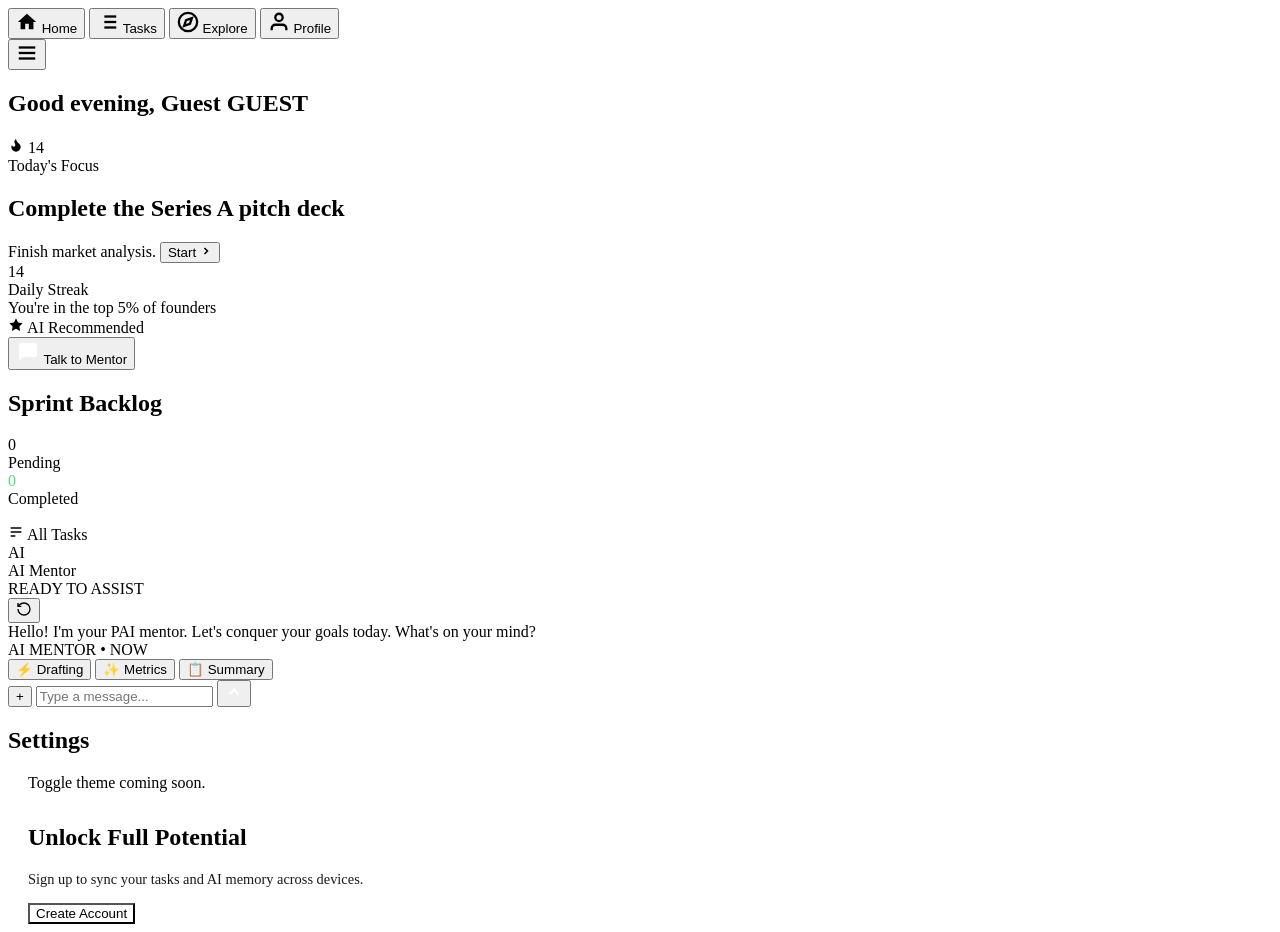
==== index.html @ 31b764c8 "Update index.html" ====
<!DOCTYPE html>
<html lang="en">

<head>
    <meta charset="UTF-8">
    <meta name="viewport" content="width=device-width, initial-scale=1.0, maximum-scale=1.0, user-scalable=no">
    <title>PAI — Premium AI Productivity</title>
    <link rel="stylesheet" href="style.css">
</head>

<body>
    <div class="ambient-glow"></div>

    <div class="app-shell">
        <!-- ── Bottom Nav ── -->
        <nav class="nav-bar">
            <button class="nav-btn active" data-view="home">
                <svg width="22" height="22" viewBox="0 0 24 24" fill="currentColor">
                    <path d="M10 20v-6h4v6h5v-8h3L12 3 2 12h3v8z" />
                </svg>
                <span>Home</span>
            </button>
            <button class="nav-btn" data-view="tasks">
                <svg width="22" height="22" viewBox="0 0 24 24" fill="none" stroke="currentColor" stroke-width="2.5">
                    <line x1="8" y1="6" x2="21" y2="6" />
                    <line x1="8" y1="12" x2="21" y2="12" />
                    <line x1="8" y1="18" x2="21" y2="18" />
                    <line x1="3" y1="6" x2="3.01" y2="6" />
                    <line x1="3" y1="12" x2="3.01" y2="12" />
                    <line x1="3" y1="18" x2="3.01" y2="18" />
                </svg>
                <span>Tasks</span>
            </button>
            <button class="nav-btn" data-view="explore">
                <svg width="22" height="22" viewBox="0 0 24 24" fill="none" stroke="currentColor" stroke-width="2.5">
                    <circle cx="12" cy="12" r="10" />
                    <polygon points="16.24 7.76 14.12 14.12 7.76 16.24 9.88 9.88 16.24 7.76" />
                </svg>
                <span>Explore</span>
            </button>
            <button class="nav-btn" data-view="profile">
                <svg width="22" height="22" viewBox="0 0 24 24" fill="none" stroke="currentColor" stroke-width="2.5">
                    <path d="M20 21v-2a4 4 0 0 0-4-4H8a4 4 0 0 0-4 4v2" />
                    <circle cx="12" cy="7" r="4" />
                </svg>
                <span>Profile</span>
            </button>
        </nav>

        <div class="content-area">

            <!-- ═══════════ HOME ═══════════ -->
            <section id="home-view" class="view-section active">

                <!-- Header -->
                <header class="app-header">
                    <button class="hamburger">
                        <svg width="22" height="22" viewBox="0 0 24 24" fill="none" stroke="currentColor"
                            stroke-width="2.5">
                            <line x1="3" y1="6" x2="21" y2="6" />
                            <line x1="3" y1="12" x2="21" y2="12" />
                            <line x1="3" y1="18" x2="21" y2="18" />
                        </svg>
                    </button>
                    <h1 class="header-greeting">Good evening, Guest <span class="badge-guest">GUEST</span></h1>
                    <div class="streak-badge">
                        <svg width="16" height="16" viewBox="0 0 24 24" fill="currentColor">
                            <path
                                d="M8.5 14.5A2.5 2.5 0 0 0 11 12c0-1.38-.5-2-1-3-1.072-2.143-.224-4.054 2-6 .5 2.5 2 4.9 4 6.5 2 1.6 3 3.5 3 5.5a7 7 0 1 1-14 0c0-1.153.433-2.294 1-3a2.5 2.5 0 0 0 2.5 2.5z" />
                        </svg>
                        <span id="streak-num">14</span>
                    </div>
                </header>

                <!-- Hero Card -->
                <div class="hero-card">
                    <div class="hero-body">
                        <span class="hero-tag">Today's Focus</span>
                        <h2 class="hero-title" id="hero-title">Complete the Series A pitch deck</h2>
                    </div>
                    <div class="hero-footer">
                        <span class="hero-sub" id="hero-sub">Finish market analysis.</span>
                        <button class="start-btn" id="hero-btn">Start <svg width="12" height="12" viewBox="0 0 24 24"
                                fill="none" stroke="currentColor" stroke-width="3">
                                <polyline points="9 18 15 12 9 6" />
                            </svg></button>
                    </div>
                </div>

                <!-- Streak Bar -->
                <div class="streak-bar">
                    <div class="streak-ring" id="streak-ring">14</div>
                    <div class="streak-info">
                        <div class="streak-title">Daily Streak</div>
                        <div class="streak-subtitle">You're in the top 5% of founders</div>
                    </div>
                    <div class="streak-checks">
                        <div class="streak-check filled"></div>
                        <div class="streak-check filled"></div>
                        <div class="streak-check empty"></div>
                    </div>
                </div>

                <!-- AI Recommended -->
                <div class="section-title">
                    <svg width="16" height="16" viewBox="0 0 24 24" fill="var(--accent)">
                        <path
                            d="M12 2l3.09 6.26L22 9.27l-5 4.87 1.18 6.88L12 17.77l-6.18 3.25L7 14.14 2 9.27l6.91-1.01L12 2z" />
                    </svg>
                    AI Recommended
                </div>
                <div id="home-tasks">
                    <!-- JS injected -->
                </div>

                <!-- Floating Mentor (Dashboard Only) -->
                <button class="fab-mentor" id="open-chat">
                    <svg width="24" height="24" viewBox="0 0 24 24" fill="white">
                        <path d="M21 15a2 2 0 0 1-2 2H7l-4 4V5a2 2 0 0 1 2-2h14a2 2 0 0 1 2 2z" />
                    </svg>
                    <span>Talk to Mentor</span>
                </button>

            </section>

            <!-- ═══════════ TASKS ═══════════ -->
            <section id="tasks-view" class="view-section">
                <header class="app-header">
                    <h1 class="header-greeting">Sprint Backlog</h1>
                </header>

                <div class="sprint-stats-card">
                    <div class="sprint-stat">
                        <div class="sprint-val" id="tasks-pending-count">0</div>
                        <div class="sprint-label">Pending</div>
                    </div>
                    <div class="sprint-divider"></div>
                    <div class="sprint-stat">
                        <div class="sprint-val" style="color: #4ade80;" id="tasks-done-count">0</div>
                        <div class="sprint-label">Completed</div>
                    </div>
                </div>

                <div class="section-title" style="margin-top: 1rem;">
                    <svg width="16" height="16" viewBox="0 0 24 24" fill="none" stroke="currentColor"
                        stroke-width="2.5">
                        <path d="M4 6h16M4 12h16M4 18h7" />
                    </svg>
                    All Tasks
                </div>
                <div id="all-tasks"></div>
            </section>

            <!-- ═══════════ EXPLORE (AI CHAT) ═══════════ -->
            <section id="explore-view" class="view-section" style="padding:0;">
                <div class="chat-container">
                    <div class="chat-head">
                        <div class="ai-avatar">AI</div>
                        <div>
                            <div class="chat-head-title">AI Mentor</div>
                            <div class="chat-head-sub">READY TO ASSIST</div>
                        </div>
                        <div style="flex:1"></div>
                        <button class="info-btn"
                            onclick="state.messages=[]; document.getElementById('chat-log').innerHTML='';"><svg
                                width="16" height="16" viewBox="0 0 24 24" fill="none" stroke="currentColor"
                                stroke-width="2">
                                <path d="M3 12a9 9 0 1 0 9-9 9.75 9.75 0 0 0-6.74 2.74L3 8" />
                                <path d="M3 3v5h5" />
                            </svg></button>
                    </div>

                    <div class="chat-log" id="chat-log">
                        <div class="msg-wrap-ai">
                            <div class="msg-ai">Hello! I'm your PAI mentor. Let's conquer your goals today. What's on
                                your mind?</div>
                            <div class="msg-time">AI MENTOR • NOW</div>
                        </div>
                    </div>

                    <div class="chat-foot">
                        <div class="quick-tags">
                            <button type="button" class="quick-tag"
                                onclick="document.getElementById('chat-input').value='Draft an email for...'; document.getElementById('chat-input').focus();">⚡
                                Drafting</button>
                            <button type="button" class="quick-tag"
                                onclick="document.getElementById('chat-input').value='Analyze these metrics...'; document.getElementById('chat-input').focus();">✨
                                Metrics</button>
                            <button type="button" class="quick-tag"
                                onclick="document.getElementById('chat-input').value='Summarize my tasks...'; document.getElementById('chat-input').focus();">📋
                                Summary</button>
                        </div>
                        <div id="chat-input-area" class="chat-row">
                            <button type="button" class="plus-btn">+</button>
                            <input type="text" id="chat-input" placeholder="Type a message..." autocomplete="off">
                            <button type="button" class="send-btn" id="chat-send">
                                <svg style="pointer-events: none;" width="18" height="18" viewBox="0 0 24 24"
                                    fill="none" stroke="white" stroke-width="3">
                                    <polyline points="18 15 12 9 6 15" />
                                </svg>
                            </button>
                        </div>
                    </div>
                </div>
            </section>

            <!-- ═══════════ PROFILE ═══════════ -->
            <section id="profile-view" class="view-section">
                <header class="app-header">
                    <h1 class="header-greeting">Settings</h1>
                </header>
                <div style="margin: 0 1.25rem;">
                    <div class="task-pill">
                        <div>Toggle theme coming soon.</div>
                    </div>
                    <div class="hero-card" style="margin-top: 2rem; background: var(--gradient-main);">
                        <div class="hero-body">
                            <h2 class="hero-title">Unlock Full Potential</h2>
                            <p style="font-size: 0.9rem; opacity: 0.9;">Sign up to sync your tasks and AI memory across
                                devices.</p>
                        </div>
                        <div class="hero-footer">
                            <button class="start-btn" style="background: white; color: var(--accent);">Create
                                Account</button>
                        </div>
                    </div>
                </div>
            </section>

        </div>
    </div>

    <script src="app.js"></script>
</body>

</html>
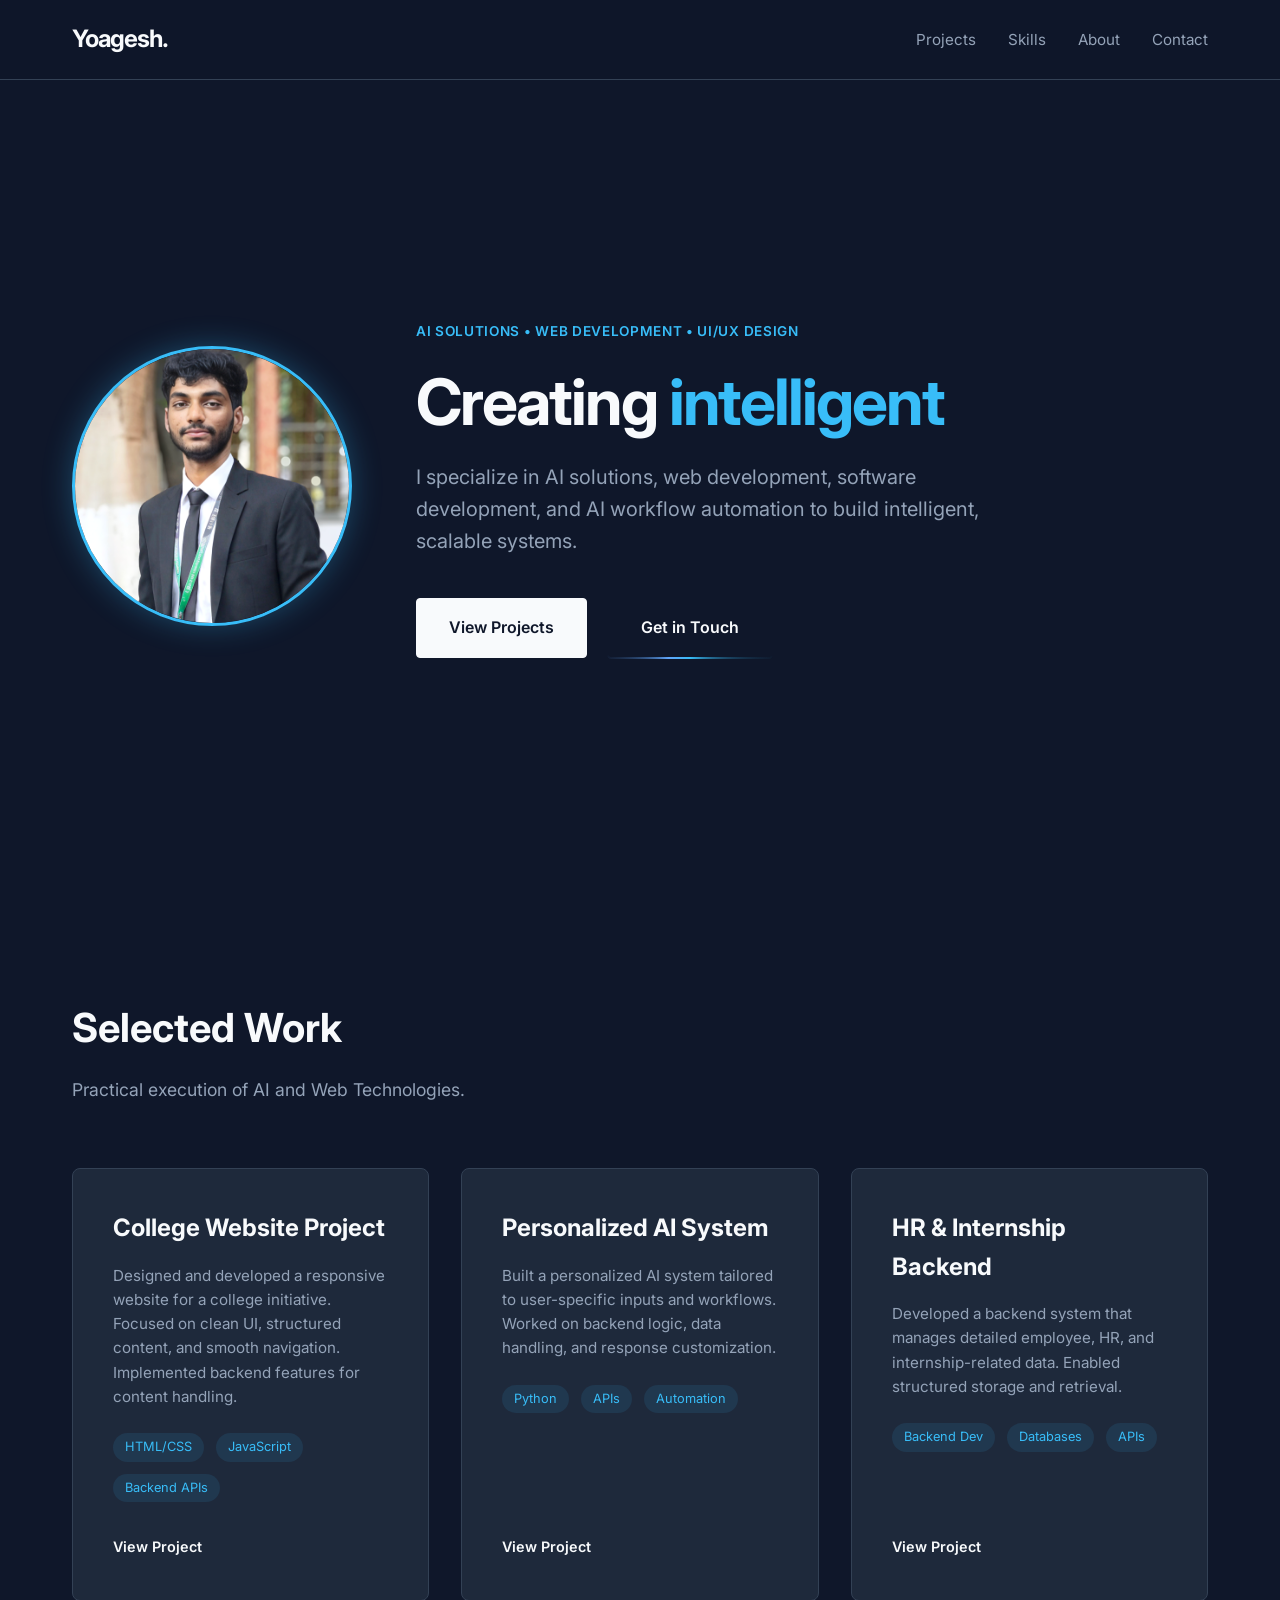
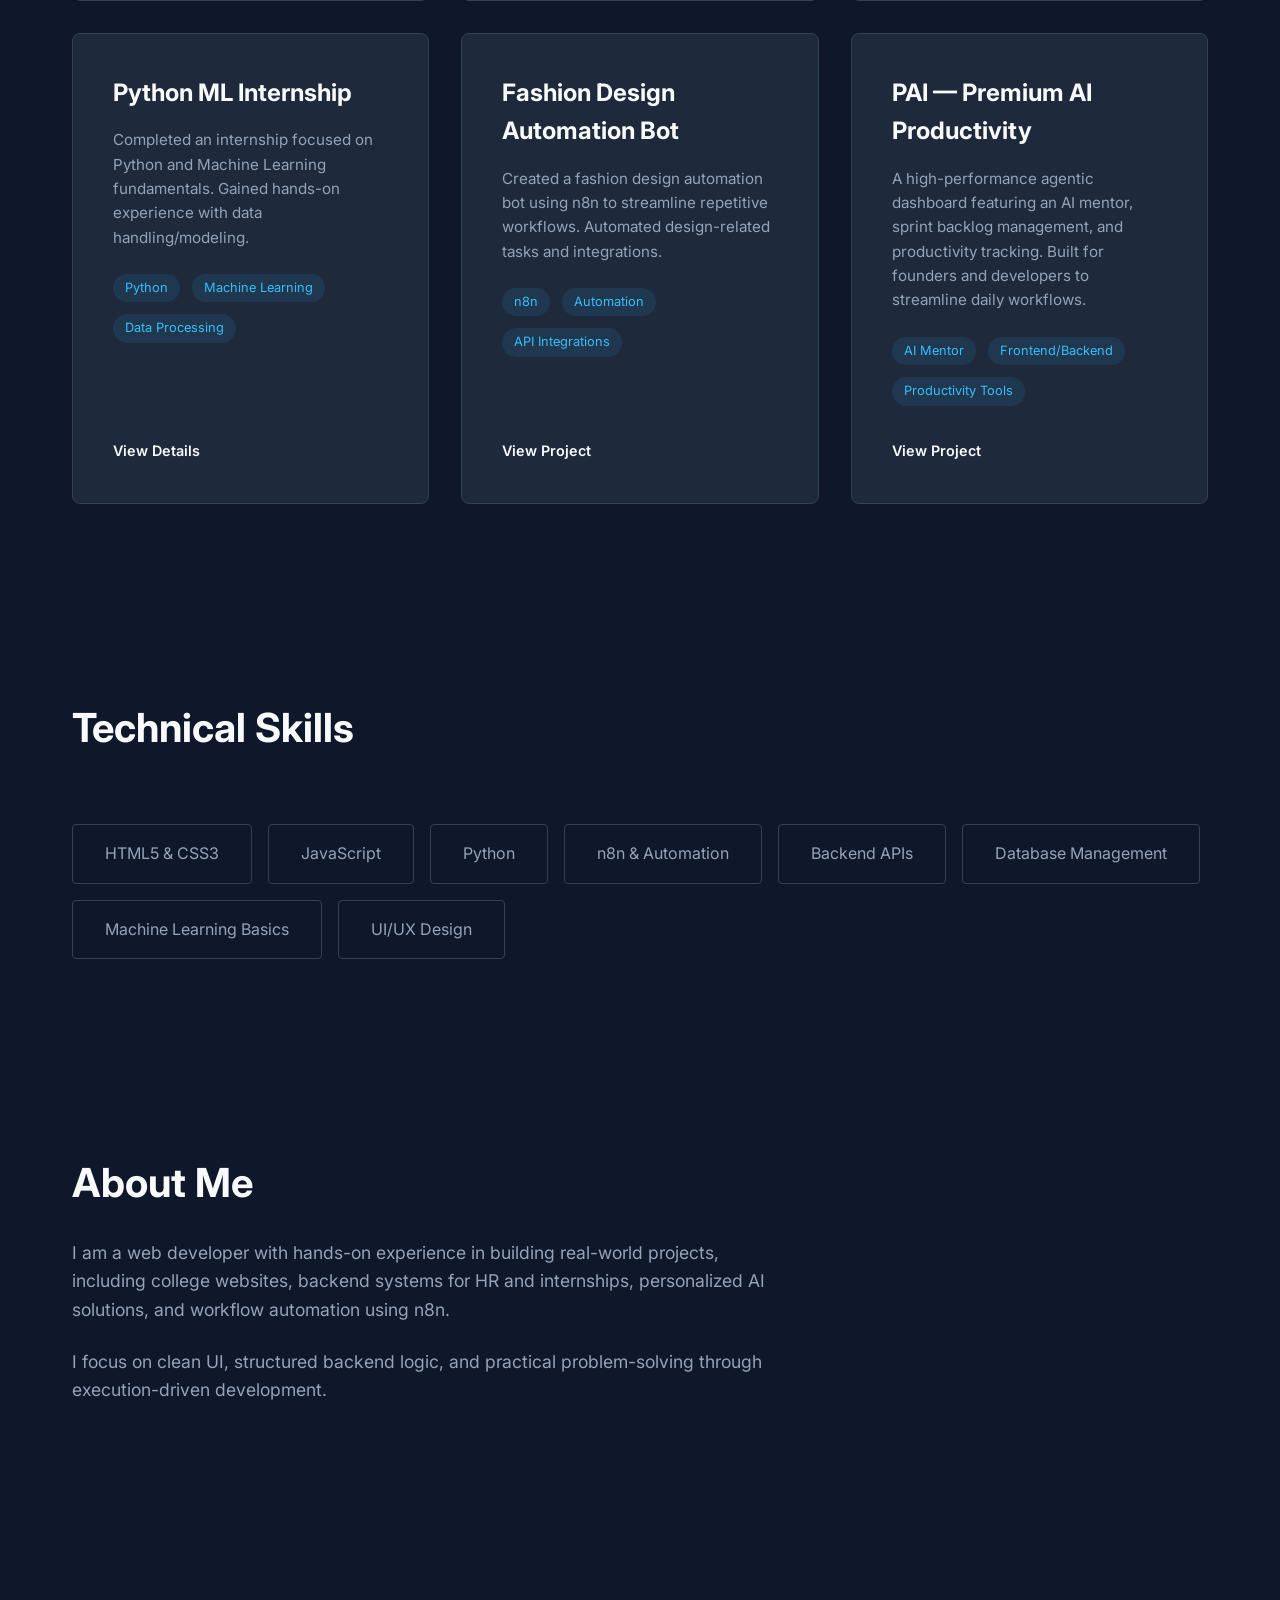
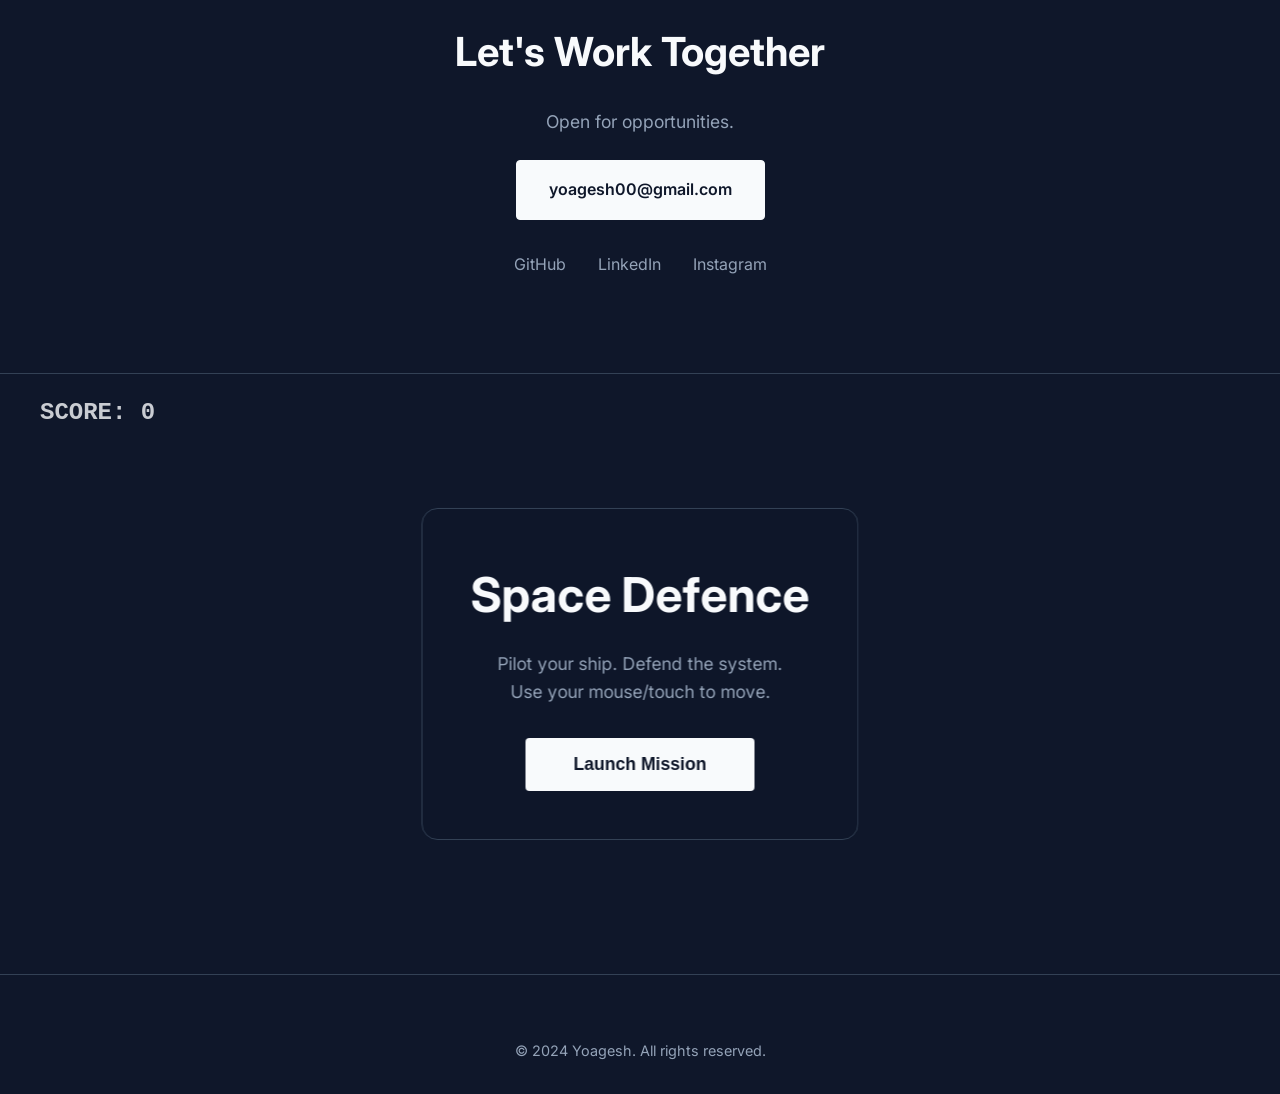
==== commit f2bb7688: "Update index.html" ====
--- a/index.html
+++ b/index.html
@@ -3,234 +3,825 @@
 
 <head>
     <meta charset="UTF-8">
-    <meta name="viewport" content="width=device-width, initial-scale=1.0, maximum-scale=1.0, user-scalable=no">
-    <title>PAI — Premium AI Productivity</title>
-    <link rel="stylesheet" href="style.css">
+    <meta name="viewport" content="width=device-width, initial-scale=1.0">
+    <meta name="description" content="Portfolio of Yoagesh, a web developer building intelligent systems.">
+    <title>Yoagesh | Web Developer & UI Specialist</title>
+
+    <!-- Fonts -->
+    <link rel="preconnect" href="https://fonts.googleapis.com">
+    <link rel="preconnect" href="https://fonts.gstatic.com" crossorigin>
+    <link href="https://fonts.googleapis.com/css2?family=Inter:wght@300;400;600;700&display=swap" rel="stylesheet">
+
+    <style>
+        /* CSS Variables & Reset */
+        :root {
+            --bg-body: #0f172a;
+            --bg-surface: #1e293b;
+            --text-main: #f8fafc;
+            --text-muted: #94a3b8;
+            --accent: #38bdf8;
+            --accent-hover: #0ea5e9;
+            --border: #334155;
+
+            --font-sans: 'Inter', sans-serif;
+            --container-width: 1200px;
+            --nav-height: 80px;
+            --transition: all 0.3s cubic-bezier(0.4, 0, 0.2, 1);
+        }
+
+        * {
+            margin: 0;
+            padding: 0;
+            box-sizing: border-box;
+        }
+
+        html {
+            scroll-behavior: smooth;
+        }
+
+        body {
+            background-color: var(--bg-body);
+            color: var(--text-main);
+            font-family: var(--font-sans);
+            line-height: 1.6;
+            -webkit-font-smoothing: antialiased;
+            overflow-x: hidden;
+        }
+
+        a {
+            text-decoration: none;
+            color: inherit;
+            transition: var(--transition);
+        }
+
+        ul {
+            list-style: none;
+        }
+
+        /* Utilities */
+        .container {
+            max-width: var(--container-width);
+            margin: 0 auto;
+            padding: 0 2rem;
+        }
+
+        .section-padding {
+            padding: 6rem 0;
+        }
+
+        .highlight {
+            color: var(--accent);
+        }
+
+        /* Buttons */
+        .btn-primary {
+            display: inline-block;
+            padding: 1rem 2rem;
+            background-color: var(--text-main);
+            color: var(--bg-body);
+            font-weight: 600;
+            border-radius: 4px;
+            border: 1px solid var(--text-main);
+        }
+
+        .btn-primary:hover {
+            background-color: transparent;
+            color: var(--text-main);
+        }
+
+        .btn-secondary {
+            display: inline-block;
+            padding: 1rem 2rem;
+            background-color: transparent;
+            color: var(--text-main);
+            font-weight: 600;
+            border-radius: 4px;
+            border: 2px solid transparent;
+            margin-left: 1rem;
+            position: relative;
+            background-clip: padding-box;
+        }
+
+        .btn-secondary::before {
+            content: '';
+            position: absolute;
+            inset: -2px;
+            border-radius: 4px;
+            padding: 2px;
+            background: conic-gradient(from var(--angle),
+                    transparent 0%,
+                    transparent 30%,
+                    var(--accent) 50%,
+                    #60a5fa 60%,
+                    transparent 70%,
+                    transparent 100%);
+            -webkit-mask: linear-gradient(#fff 0 0) content-box, linear-gradient(#fff 0 0);
+            mask: linear-gradient(#fff 0 0) content-box, linear-gradient(#fff 0 0);
+            -webkit-mask-composite: xor;
+            mask-composite: exclude;
+            animation: rotate 3s linear infinite;
+
+        }
+
+
+
+        .btn-secondary:hover {
+            box-shadow: 0 0 20px rgba(56, 189, 248, 0.4);
+        }
+
+        @property --angle {
+            syntax: '<angle>';
+            initial-value: 0deg;
+            inherits: false;
+        }
+
+        @keyframes rotate {
+            0% {
+                --angle: 0deg;
+            }
+
+            100% {
+                --angle: 360deg;
+            }
+        }
+
+        /* Nav */
+        .navbar {
+            position: fixed;
+            top: 0;
+            left: 0;
+            width: 100%;
+            height: var(--nav-height);
+            background-color: rgba(15, 23, 42, 0.9);
+            backdrop-filter: blur(10px);
+            z-index: 1000;
+            display: flex;
+            align-items: center;
+            border-bottom: 1px solid var(--border);
+        }
+
+        .nav-container {
+            display: flex;
+            justify-content: space-between;
+            align-items: center;
+            width: 100%;
+        }
+
+        .logo {
+            font-size: 1.5rem;
+            font-weight: 700;
+            letter-spacing: -0.05em;
+        }
+
+        .nav-links {
+            display: flex;
+            gap: 2rem;
+        }
+
+        .nav-links a {
+            color: var(--text-muted);
+            font-size: 0.95rem;
+        }
+
+        .nav-links a:hover {
+            color: var(--text-main);
+        }
+
+        .menu-toggle {
+            display: none;
+            flex-direction: column;
+            gap: 6px;
+            cursor: pointer;
+        }
+
+        .menu-toggle span {
+            width: 24px;
+            height: 2px;
+            background-color: var(--text-main);
+        }
+
+        /* Hero */
+        .hero {
+            min-height: 100vh;
+            display: flex;
+            align-items: center;
+            padding-top: var(--nav-height);
+        }
+
+        .hero-container {
+            display: flex;
+            align-items: center;
+            gap: 4rem;
+            width: 100%;
+        }
+
+        .hero-image {
+            flex-shrink: 0;
+        }
+
+        .hero-image img {
+            width: 280px;
+            height: 280px;
+            border-radius: 50%;
+            object-fit: cover;
+            border: 3px solid var(--accent);
+            box-shadow: 0 0 30px rgba(56, 189, 248, 0.3);
+        }
+
+        .hero-text {
+            flex: 1;
+            max-width: 700px;
+            text-align: left;
+        }
+
+        .eyebrow {
+            display: block;
+            color: var(--accent);
+            font-weight: 600;
+            margin-bottom: 1.5rem;
+            letter-spacing: 0.05em;
+            text-transform: uppercase;
+            font-size: 0.85rem;
+        }
+
+        .hero h1 {
+            font-size: 4rem;
+            line-height: 1.1;
+            font-weight: 700;
+            margin-bottom: 1.5rem;
+            letter-spacing: -0.03em;
+        }
+
+        .hero p {
+            font-size: 1.25rem;
+            color: var(--text-muted);
+            max-width: 600px;
+            margin-bottom: 2.5rem;
+        }
+
+        /* Projects */
+        .section-header {
+            margin-bottom: 4rem;
+            max-width: 600px;
+        }
+
+        .section-header h2 {
+            font-size: 2.5rem;
+            margin-bottom: 1rem;
+        }
+
+        .section-header p {
+            color: var(--text-muted);
+            font-size: 1.1rem;
+        }
+
+        .project-grid {
+            display: grid;
+            grid-template-columns: repeat(auto-fit, minmax(350px, 1fr));
+            gap: 2rem;
+        }
+
+        .project-card {
+            background-color: var(--bg-surface);
+            border: 1px solid var(--border);
+            border-radius: 8px;
+            padding: 2.5rem;
+            transition: var(--transition);
+            display: flex;
+            flex-direction: column;
+            justify-content: space-between;
+            height: 100%;
+        }
+
+        .project-card:hover {
+            transform: translateY(-5px);
+            border-color: var(--accent);
+        }
+
+        .project-info h3 {
+            font-size: 1.5rem;
+            margin-bottom: 1rem;
+        }
+
+        .project-desc {
+            color: var(--text-muted);
+            margin-bottom: 1.5rem;
+            font-size: 0.95rem;
+        }
+
+        .tech-stack {
+            display: flex;
+            gap: 0.75rem;
+            margin-bottom: 2rem;
+            flex-wrap: wrap;
+        }
+
+        .tech-stack li {
+            font-size: 0.8rem;
+            color: var(--accent);
+            background-color: rgba(56, 189, 248, 0.1);
+            padding: 0.25rem 0.75rem;
+            border-radius: 100px;
+        }
+
+        .project-links a {
+            font-weight: 600;
+            font-size: 0.9rem;
+        }
+
+        .project-links a:hover {
+            text-decoration: underline;
+        }
+
+        /* Skills */
+        .skills-grid {
+            display: flex;
+            flex-wrap: wrap;
+            gap: 1rem;
+        }
+
+        .skill-item {
+            border: 1px solid var(--border);
+            padding: 1rem 2rem;
+            border-radius: 4px;
+            color: var(--text-muted);
+            transition: var(--transition);
+        }
+
+        .skill-item:hover {
+            color: var(--text-main);
+            border-color: var(--text-main);
+            background-color: var(--bg-surface);
+        }
+
+        /* About & Contact */
+        .about-text {
+            max-width: 700px;
+        }
+
+        .about-text h2,
+        .contact-content h2 {
+            font-size: 2.5rem;
+            margin-bottom: 1.5rem;
+        }
+
+        .about-text p,
+        .contact-content p {
+            color: var(--text-muted);
+            margin-bottom: 1.5rem;
+            font-size: 1.1rem;
+        }
+
+        .contact-content {
+            text-align: center;
+        }
+
+        .social-links {
+            margin-top: 2rem;
+            display: flex;
+            justify-content: center;
+            gap: 2rem;
+        }
+
+        .social-links a {
+            color: var(--text-muted);
+        }
+
+        .social-links a:hover {
+            color: var(--text-main);
+        }
+
+        footer {
+            padding: 4rem 0 2rem;
+            border-top: 1px solid var(--border);
+            color: var(--text-muted);
+            font-size: 0.9rem;
+            text-align: center;
+        }
+
+        /* Responsive */
+        @media (max-width: 768px) {
+            .hero h1 {
+                font-size: 2.5rem;
+            }
+
+            .hero-container {
+                flex-direction: column;
+                gap: 2rem;
+                text-align: center;
+            }
+
+            .hero-image img {
+                width: 200px;
+                height: 200px;
+            }
+
+            .hero-text {
+                text-align: center;
+            }
+
+            .menu-toggle {
+                display: flex;
+            }
+
+            .nav-links {
+                position: absolute;
+                top: var(--nav-height);
+                left: 0;
+                width: 100%;
+                background-color: var(--bg-body);
+                flex-direction: column;
+                padding: 2rem;
+                display: none;
+                border-bottom: 1px solid var(--border);
+            }
+
+            .nav-links.active {
+                display: flex;
+            }
+
+            .project-grid {
+                grid-template-columns: 1fr;
+            }
+
+            .btn-secondary {
+                margin-left: 0;
+                margin-top: 1rem;
+                display: block;
+                width: 100%;
+                text-align: center;
+            }
+
+            .btn-primary {
+                display: block;
+                width: 100%;
+                text-align: center;
+            }
+        }
+
+        /* Animations */
+        .fade-in {
+            opacity: 0;
+            animation: fadeIn 0.8s ease-out forwards;
+        }
+
+        .fade-up {
+            opacity: 0;
+            transform: translateY(20px);
+            transition: opacity 0.6s ease-out, transform 0.6s ease-out;
+        }
+
+        .fade-up.visible {
+            opacity: 1;
+            transform: translateY(0);
+        }
+
+        .delay-1 {
+            animation-delay: 0.1s;
+        }
+
+        .delay-2 {
+            animation-delay: 0.2s;
+        }
+
+        .delay-3 {
+            animation-delay: 0.3s;
+            transition-delay: 0.3s;
+        }
+
+        .delay-4 {
+            animation-delay: 0.4s;
+            transition-delay: 0.4s;
+        }
+
+        @keyframes fadeIn {
+            to {
+                opacity: 1;
+            }
+        }
+
+        /* Typewriter Effect */
+        .typewriter {
+            overflow: hidden;
+            border-right: 2px solid var(--accent);
+            white-space: nowrap;
+            animation: typing 3.5s steps(60, end), blink-caret 0.75s step-end infinite;
+            display: inline-block;
+        }
+
+        @keyframes typing {
+            from {
+                width: 0;
+            }
+
+            to {
+                width: 100%;
+            }
+        }
+
+        @keyframes blink-caret {
+
+            from,
+            to {
+                border-color: transparent;
+            }
+
+            50% {
+                border-color: var(--accent);
+            }
+        }
+    </style>
+    <link rel="stylesheet" href="assets/css/game.css">
 </head>
 
 <body>
-    <div class="ambient-glow"></div>
-
-    <div class="app-shell">
-        <!-- ── Bottom Nav ── -->
-        <nav class="nav-bar">
-            <button class="nav-btn active" data-view="home">
-                <svg width="22" height="22" viewBox="0 0 24 24" fill="currentColor">
-                    <path d="M10 20v-6h4v6h5v-8h3L12 3 2 12h3v8z" />
-                </svg>
-                <span>Home</span>
-            </button>
-            <button class="nav-btn" data-view="tasks">
-                <svg width="22" height="22" viewBox="0 0 24 24" fill="none" stroke="currentColor" stroke-width="2.5">
-                    <line x1="8" y1="6" x2="21" y2="6" />
-                    <line x1="8" y1="12" x2="21" y2="12" />
-                    <line x1="8" y1="18" x2="21" y2="18" />
-                    <line x1="3" y1="6" x2="3.01" y2="6" />
-                    <line x1="3" y1="12" x2="3.01" y2="12" />
-                    <line x1="3" y1="18" x2="3.01" y2="18" />
-                </svg>
-                <span>Tasks</span>
-            </button>
-            <button class="nav-btn" data-view="explore">
-                <svg width="22" height="22" viewBox="0 0 24 24" fill="none" stroke="currentColor" stroke-width="2.5">
-                    <circle cx="12" cy="12" r="10" />
-                    <polygon points="16.24 7.76 14.12 14.12 7.76 16.24 9.88 9.88 16.24 7.76" />
-                </svg>
-                <span>Explore</span>
-            </button>
-            <button class="nav-btn" data-view="profile">
-                <svg width="22" height="22" viewBox="0 0 24 24" fill="none" stroke="currentColor" stroke-width="2.5">
-                    <path d="M20 21v-2a4 4 0 0 0-4-4H8a4 4 0 0 0-4 4v2" />
-                    <circle cx="12" cy="7" r="4" />
-                </svg>
-                <span>Profile</span>
-            </button>
-        </nav>
-
-        <div class="content-area">
-
-            <!-- ═══════════ HOME ═══════════ -->
-            <section id="home-view" class="view-section active">
-
-                <!-- Header -->
-                <header class="app-header">
-                    <button class="hamburger">
-                        <svg width="22" height="22" viewBox="0 0 24 24" fill="none" stroke="currentColor"
-                            stroke-width="2.5">
-                            <line x1="3" y1="6" x2="21" y2="6" />
-                            <line x1="3" y1="12" x2="21" y2="12" />
-                            <line x1="3" y1="18" x2="21" y2="18" />
-                        </svg>
-                    </button>
-                    <h1 class="header-greeting">Good evening, Guest <span class="badge-guest">GUEST</span></h1>
-                    <div class="streak-badge">
-                        <svg width="16" height="16" viewBox="0 0 24 24" fill="currentColor">
-                            <path
-                                d="M8.5 14.5A2.5 2.5 0 0 0 11 12c0-1.38-.5-2-1-3-1.072-2.143-.224-4.054 2-6 .5 2.5 2 4.9 4 6.5 2 1.6 3 3.5 3 5.5a7 7 0 1 1-14 0c0-1.153.433-2.294 1-3a2.5 2.5 0 0 0 2.5 2.5z" />
-                        </svg>
-                        <span id="streak-num">14</span>
-                    </div>
-                </header>
-
-                <!-- Hero Card -->
-                <div class="hero-card">
-                    <div class="hero-body">
-                        <span class="hero-tag">Today's Focus</span>
-                        <h2 class="hero-title" id="hero-title">Complete the Series A pitch deck</h2>
-                    </div>
-                    <div class="hero-footer">
-                        <span class="hero-sub" id="hero-sub">Finish market analysis.</span>
-                        <button class="start-btn" id="hero-btn">Start <svg width="12" height="12" viewBox="0 0 24 24"
-                                fill="none" stroke="currentColor" stroke-width="3">
-                                <polyline points="9 18 15 12 9 6" />
-                            </svg></button>
+
+    <nav class="navbar">
+        <div class="container nav-container">
+            <a href="#" class="logo">Yoagesh.</a>
+            <ul class="nav-links">
+                <li><a href="#projects">Projects</a></li>
+                <li><a href="#skills">Skills</a></li>
+                <li><a href="#about">About</a></li>
+                <li><a href="#contact">Contact</a></li>
+            </ul>
+            <div class="menu-toggle"><span></span><span></span><span></span></div>
+        </div>
+    </nav>
+
+    <main>
+        <!-- Hero -->
+        <section id="hero" class="hero">
+            <div class="container hero-container">
+                <div class="hero-image fade-in">
+                    <img src="assets/profile.png" alt="Yoagesh Profile">
+                </div>
+                <div class="hero-text">
+                    <span class="eyebrow fade-in">AI Solutions • Web Development • UI/UX Design</span>
+                    <h1 class="fade-in delay-1" id="typewriter-text">
+                        <span class="typewriter-container"></span>
+                    </h1>
+                    <p class="fade-in delay-2">I specialize in AI solutions, web development, software development, and
+                        AI
+                        workflow automation to build intelligent, scalable systems.</p>
+                    <div class="cta-group fade-in delay-3">
+                        <a href="#projects" class="btn-primary">View Projects</a>
+                        <a href="#contact" class="btn-secondary">Get in Touch</a>
                     </div>
                 </div>
-
-                <!-- Streak Bar -->
-                <div class="streak-bar">
-                    <div class="streak-ring" id="streak-ring">14</div>
-                    <div class="streak-info">
-                        <div class="streak-title">Daily Streak</div>
-                        <div class="streak-subtitle">You're in the top 5% of founders</div>
-                    </div>
-                    <div class="streak-checks">
-                        <div class="streak-check filled"></div>
-                        <div class="streak-check filled"></div>
-                        <div class="streak-check empty"></div>
+            </div>
+        </section>
+
+        <!-- Projects -->
+        <section id="projects" class="section-padding">
+            <div class="container">
+                <div class="section-header fade-up">
+                    <h2>Selected Work</h2>
+                    <p>Practical execution of AI and Web Technologies.</p>
+                </div>
+                <div class="project-grid">
+
+                    <!-- 1. College Website -->
+                    <article class="project-card fade-up">
+                        <div class="project-info">
+                            <h3>College Website Project</h3>
+                            <p class="project-desc">Designed and developed a responsive website for a college
+                                initiative. Focused on clean UI, structured content, and smooth navigation. Implemented
+                                backend features for content handling.</p>
+                            <ul class="tech-stack">
+                                <li>HTML/CSS</li>
+                                <li>JavaScript</li>
+                                <li>Backend APIs</li>
+                            </ul>
+                        </div>
+                        <div class="project-links"><a href="https://idea2026.drsnsrcas.ac.in/#themes-section"
+                                target="_blank">View Project</a></div>
+                    </article>
+
+                    <!-- 2. Personalized AI System -->
+                    <article class="project-card fade-up delay-1">
+                        <div class="project-info">
+                            <h3>Personalized AI System</h3>
+                            <p class="project-desc">Built a personalized AI system tailored to user-specific inputs and
+                                workflows. Worked on backend logic, data handling, and response customization.</p>
+                            <ul class="tech-stack">
+                                <li>Python</li>
+                                <li>APIs</li>
+                                <li>Automation</li>
+                            </ul>
+                        </div>
+                        <div class="project-links"><a
+                                href="https://github.com/Yoagesh7/Partner_AI/graphs/commit-activity"
+                                target="_blank">View Project</a></div>
+                    </article>
+
+                    <!-- 3. HR Backend -->
+                    <article class="project-card fade-up delay-2">
+                        <div class="project-info">
+                            <h3>HR & Internship Backend</h3>
+                            <p class="project-desc">Developed a backend system that manages detailed employee, HR, and
+                                internship-related data. Enabled structured storage and retrieval.</p>
+                            <ul class="tech-stack">
+                                <li>Backend Dev</li>
+                                <li>Databases</li>
+                                <li>APIs</li>
+                            </ul>
+                        </div>
+                        <div class="project-links"><a href="#">View Project</a></div>
+                    </article>
+
+                    <!-- 4. ML Internship -->
+                    <article class="project-card fade-up delay-3">
+                        <div class="project-info">
+                            <h3>Python ML Internship</h3>
+                            <p class="project-desc">Completed an internship focused on Python and Machine Learning
+                                fundamentals. Gained hands-on experience with data handling/modeling.</p>
+                            <ul class="tech-stack">
+                                <li>Python</li>
+                                <li>Machine Learning</li>
+                                <li>Data Processing</li>
+                            </ul>
+                        </div>
+                        <div class="project-links"><a href="#">View Details</a></div>
+                    </article>
+
+                    <!-- 5. Fashion Bot -->
+                    <article class="project-card fade-up delay-4">
+                        <div class="project-info">
+                            <h3>Fashion Design Automation Bot</h3>
+                            <p class="project-desc">Created a fashion design automation bot using n8n to streamline
+                                repetitive workflows. Automated design-related tasks and integrations.</p>
+                            <ul class="tech-stack">
+                                <li>n8n</li>
+                                <li>Automation</li>
+                                <li>API Integrations</li>
+                            </ul>
+                        </div>
+                        <div class="project-links"><a href="#">View Project</a></div>
+                    </article>
+
+                    <!-- 6. PAI Project -->
+                    <article class="project-card fade-up delay-1">
+                        <div class="project-info">
+                            <h3>PAI — Premium AI Productivity</h3>
+                            <p class="project-desc">A high-performance agentic dashboard featuring an AI mentor, sprint
+                                backlog management, and productivity tracking. Built for founders and developers to
+                                streamline daily workflows.</p>
+                            <ul class="tech-stack">
+                                <li>AI Mentor</li>
+                                <li>Frontend/Backend</li>
+                                <li>Productivity Tools</li>
+                            </ul>
+                        </div>
+                        <div class="project-links"><a href="pai/frontend/index.html" target="_blank">View Project</a>
+                        </div>
+                    </article>
+
+                </div>
+            </div>
+        </section>
+
+        <!-- Skills -->
+        <section id="skills" class="section-padding">
+            <div class="container">
+                <div class="section-header fade-up">
+                    <h2>Technical Skills</h2>
+                </div>
+                <div class="skills-grid fade-up">
+                    <div class="skill-item">HTML5 & CSS3</div>
+                    <div class="skill-item">JavaScript</div>
+                    <div class="skill-item">Python</div>
+                    <div class="skill-item">n8n & Automation</div>
+                    <div class="skill-item">Backend APIs</div>
+                    <div class="skill-item">Database Management</div>
+                    <div class="skill-item">Machine Learning Basics</div>
+                    <div class="skill-item">UI/UX Design</div>
+                </div>
+            </div>
+        </section>
+
+        <!-- About -->
+        <section id="about" class="section-padding">
+            <div class="container">
+                <div class="about-text fade-up">
+                    <h2>About Me</h2>
+                    <p>I am a web developer with hands-on experience in building real-world projects, including college
+                        websites, backend systems for HR and internships, personalized AI solutions, and workflow
+                        automation using n8n.</p>
+                    <p>I focus on clean UI, structured backend logic, and practical problem-solving through
+                        execution-driven development.</p>
+                </div>
+            </div>
+        </section>
+
+        <!-- Contact -->
+        <section id="contact" class="section-padding">
+            <div class="container">
+                <div class="contact-content fade-up">
+                    <h2>Let's Work Together</h2>
+                    <p>Open for opportunities.</p>
+                    <a href="mailto:yoagesh00@gmail.com" class="btn-primary">yoagesh00@gmail.com</a>
+                    <div class="social-links">
+                        <a href="https://github.com/Yoagesh7" target="_blank">GitHub</a>
+                        <a href="https://www.linkedin.com/in/yoagesh-s-899463379/" target="_blank">LinkedIn</a>
+                        <a href="https://www.instagram.com/___.cosmos.__.7.__?igsh=MTZxNDR1cmY4c3ZtYQ=="
+                            target="_blank">Instagram</a>
                     </div>
                 </div>
-
-                <!-- AI Recommended -->
-                <div class="section-title">
-                    <svg width="16" height="16" viewBox="0 0 24 24" fill="var(--accent)">
-                        <path
-                            d="M12 2l3.09 6.26L22 9.27l-5 4.87 1.18 6.88L12 17.77l-6.18 3.25L7 14.14 2 9.27l6.91-1.01L12 2z" />
-                    </svg>
-                    AI Recommended
-                </div>
-                <div id="home-tasks">
-                    <!-- JS injected -->
-                </div>
-
-                <!-- Floating Mentor (Dashboard Only) -->
-                <button class="fab-mentor" id="open-chat">
-                    <svg width="24" height="24" viewBox="0 0 24 24" fill="white">
-                        <path d="M21 15a2 2 0 0 1-2 2H7l-4 4V5a2 2 0 0 1 2-2h14a2 2 0 0 1 2 2z" />
-                    </svg>
-                    <span>Talk to Mentor</span>
-                </button>
-
-            </section>
-
-            <!-- ═══════════ TASKS ═══════════ -->
-            <section id="tasks-view" class="view-section">
-                <header class="app-header">
-                    <h1 class="header-greeting">Sprint Backlog</h1>
-                </header>
-
-                <div class="sprint-stats-card">
-                    <div class="sprint-stat">
-                        <div class="sprint-val" id="tasks-pending-count">0</div>
-                        <div class="sprint-label">Pending</div>
-                    </div>
-                    <div class="sprint-divider"></div>
-                    <div class="sprint-stat">
-                        <div class="sprint-val" style="color: #4ade80;" id="tasks-done-count">0</div>
-                        <div class="sprint-label">Completed</div>
-                    </div>
-                </div>
-
-                <div class="section-title" style="margin-top: 1rem;">
-                    <svg width="16" height="16" viewBox="0 0 24 24" fill="none" stroke="currentColor"
-                        stroke-width="2.5">
-                        <path d="M4 6h16M4 12h16M4 18h7" />
-                    </svg>
-                    All Tasks
-                </div>
-                <div id="all-tasks"></div>
-            </section>
-
-            <!-- ═══════════ EXPLORE (AI CHAT) ═══════════ -->
-            <section id="explore-view" class="view-section" style="padding:0;">
-                <div class="chat-container">
-                    <div class="chat-head">
-                        <div class="ai-avatar">AI</div>
-                        <div>
-                            <div class="chat-head-title">AI Mentor</div>
-                            <div class="chat-head-sub">READY TO ASSIST</div>
-                        </div>
-                        <div style="flex:1"></div>
-                        <button class="info-btn"
-                            onclick="state.messages=[]; document.getElementById('chat-log').innerHTML='';"><svg
-                                width="16" height="16" viewBox="0 0 24 24" fill="none" stroke="currentColor"
-                                stroke-width="2">
-                                <path d="M3 12a9 9 0 1 0 9-9 9.75 9.75 0 0 0-6.74 2.74L3 8" />
-                                <path d="M3 3v5h5" />
-                            </svg></button>
-                    </div>
-
-                    <div class="chat-log" id="chat-log">
-                        <div class="msg-wrap-ai">
-                            <div class="msg-ai">Hello! I'm your PAI mentor. Let's conquer your goals today. What's on
-                                your mind?</div>
-                            <div class="msg-time">AI MENTOR • NOW</div>
-                        </div>
-                    </div>
-
-                    <div class="chat-foot">
-                        <div class="quick-tags">
-                            <button type="button" class="quick-tag"
-                                onclick="document.getElementById('chat-input').value='Draft an email for...'; document.getElementById('chat-input').focus();">⚡
-                                Drafting</button>
-                            <button type="button" class="quick-tag"
-                                onclick="document.getElementById('chat-input').value='Analyze these metrics...'; document.getElementById('chat-input').focus();">✨
-                                Metrics</button>
-                            <button type="button" class="quick-tag"
-                                onclick="document.getElementById('chat-input').value='Summarize my tasks...'; document.getElementById('chat-input').focus();">📋
-                                Summary</button>
-                        </div>
-                        <div id="chat-input-area" class="chat-row">
-                            <button type="button" class="plus-btn">+</button>
-                            <input type="text" id="chat-input" placeholder="Type a message..." autocomplete="off">
-                            <button type="button" class="send-btn" id="chat-send">
-                                <svg style="pointer-events: none;" width="18" height="18" viewBox="0 0 24 24"
-                                    fill="none" stroke="white" stroke-width="3">
-                                    <polyline points="18 15 12 9 6 15" />
-                                </svg>
-                            </button>
-                        </div>
-                    </div>
-                </div>
-            </section>
-
-            <!-- ═══════════ PROFILE ═══════════ -->
-            <section id="profile-view" class="view-section">
-                <header class="app-header">
-                    <h1 class="header-greeting">Settings</h1>
-                </header>
-                <div style="margin: 0 1.25rem;">
-                    <div class="task-pill">
-                        <div>Toggle theme coming soon.</div>
-                    </div>
-                    <div class="hero-card" style="margin-top: 2rem; background: var(--gradient-main);">
-                        <div class="hero-body">
-                            <h2 class="hero-title">Unlock Full Potential</h2>
-                            <p style="font-size: 0.9rem; opacity: 0.9;">Sign up to sync your tasks and AI memory across
-                                devices.</p>
-                        </div>
-                        <div class="hero-footer">
-                            <button class="start-btn" style="background: white; color: var(--accent);">Create
-                                Account</button>
-                        </div>
-                    </div>
-                </div>
-            </section>
-
+            </div>
+        </section>
+    </main>
+
+    <!-- Fun Zone: Space Shooter -->
+    <section id="fun-zone">
+        <div class="game-container">
+            <canvas id="gameCanvas"></canvas>
+
+            <div class="game-ui">
+                <div class="score">SCORE: <span id="scoreValue">0</span></div>
+            </div>
+
+            <div class="start-screen" id="startScreen">
+                <h2>Space Defence</h2>
+                <p>Pilot your ship. Defend the system.<br>Use your mouse/touch to move.</p>
+                <button id="startGameBtn" class="btn-start">Launch Mission</button>
+            </div>
         </div>
-    </div>
-
-    <script src="app.js"></script>
+    </section>
+
+    <footer>
+        <div class="container">
+            <p>&copy; 2024 Yoagesh. All rights reserved.</p>
+        </div>
+    </footer>
+
+    <script>
+        document.addEventListener('DOMContentLoaded', () => {
+            // Typewriter Effect
+            const text = "Creating <span class='highlight'>intelligent</span> systems with <span class='highlight'>intuitive</span> interfaces.";
+            const container = document.querySelector('.typewriter-container');
+            let index = 0;
+            let currentHTML = '';
+            let insideTag = false;
+            let currentTag = '';
+
+            function typeWriter() {
+                if (index < text.length) {
+                    const char = text[index];
+
+                    if (char === '<') {
+                        insideTag = true;
+                        currentTag = char;
+                    } else if (char === '>') {
+                        insideTag = false;
+                        currentTag += char;
+                        currentHTML += currentTag;
+                        container.innerHTML = currentHTML;
+                        currentTag = '';
+                        index++;
+                        setTimeout(typeWriter, 0);
+                        return;
+                    } else if (insideTag) {
+                        currentTag += char;
+                    } else {
+                        currentHTML += char;
+                        container.innerHTML = currentHTML;
+                    }
+
+                    index++;
+                    setTimeout(typeWriter, insideTag ? 0 : 50);
+                }
+            }
+
+            setTimeout(typeWriter, 500);
+
+            // Menu
+            const toggle = document.querySelector('.menu-toggle');
+            const nav = document.querySelector('.nav-links');
+            if (toggle) toggle.addEventListener('click', () => nav.classList.toggle('active'));
+
+            // Smooth Scroll
+            document.querySelectorAll('a[href^="#"]').forEach(anchor => {
+                anchor.addEventListener('click', function (e) {
+                    e.preventDefault();
+                    document.querySelector(this.getAttribute('href')).scrollIntoView({ behavior: 'smooth' });
+                    nav.classList.remove('active');
+                });
+            });
+
+            // Fade Up
+            const observer = new IntersectionObserver((entries) => {
+                entries.forEach(entry => {
+                    if (entry.isIntersecting) {
+                        entry.target.classList.add('visible');
+                        observer.unobserve(entry.target);
+                    }
+                });
+            }, { threshold: 0.1 });
+            document.querySelectorAll('.fade-up').forEach(el => observer.observe(el));
+        });
+    </script>
+    <script src="assets/js/game.js"></script>
 </body>
 
 </html>
--- a/assets/css/game.css
+++ b/assets/css/game.css
@@ -0,0 +1,89 @@
+/* Game Section */
+#fun-zone {
+    background-color: #0f172a;
+    /* Match body bg for seamless look */
+    padding: 0;
+    position: relative;
+    overflow: hidden;
+    border-top: 1px solid var(--border);
+}
+
+.game-container {
+    width: 100%;
+    height: 600px;
+    /* Fixed height for the game view */
+    position: relative;
+    display: flex;
+    justify-content: center;
+    align-items: center;
+}
+
+canvas {
+    display: block;
+    width: 100%;
+    height: 100%;
+    cursor: none;
+    /* Hide cursor for immersion */
+}
+
+/* UI Overlay */
+.game-ui {
+    position: absolute;
+    top: 20px;
+    left: 40px;
+    pointer-events: none;
+    z-index: 10;
+}
+
+.score {
+    font-size: 1.5rem;
+    font-weight: 700;
+    color: var(--text-main);
+    font-family: 'Courier New', monospace;
+    /* Tech feel */
+    opacity: 0.8;
+}
+
+.start-screen {
+    position: absolute;
+    top: 50%;
+    left: 50%;
+    transform: translate(-50%, -50%);
+    text-align: center;
+    z-index: 20;
+    background: rgba(15, 23, 42, 0.85);
+    /* Semi-transparent background */
+    backdrop-filter: blur(8px);
+    padding: 3rem;
+    border-radius: 16px;
+    border: 1px solid var(--border);
+}
+
+.start-screen h2 {
+    font-size: 3rem;
+    margin-bottom: 1rem;
+    color: var(--text-main);
+}
+
+.start-screen p {
+    color: var(--text-muted);
+    margin-bottom: 2rem;
+    font-size: 1.1rem;
+}
+
+.btn-start {
+    background: var(--text-main);
+    color: var(--bg-body);
+    padding: 1rem 3rem;
+    border: none;
+    font-size: 1.1rem;
+    font-weight: 700;
+    cursor: pointer;
+    border-radius: 4px;
+    transition: transform 0.2s, box-shadow 0.2s;
+}
+
+.btn-start:hover {
+    transform: translateY(-2px);
+    box-shadow: 0 0 20px rgba(255, 255, 255, 0.3);
+}
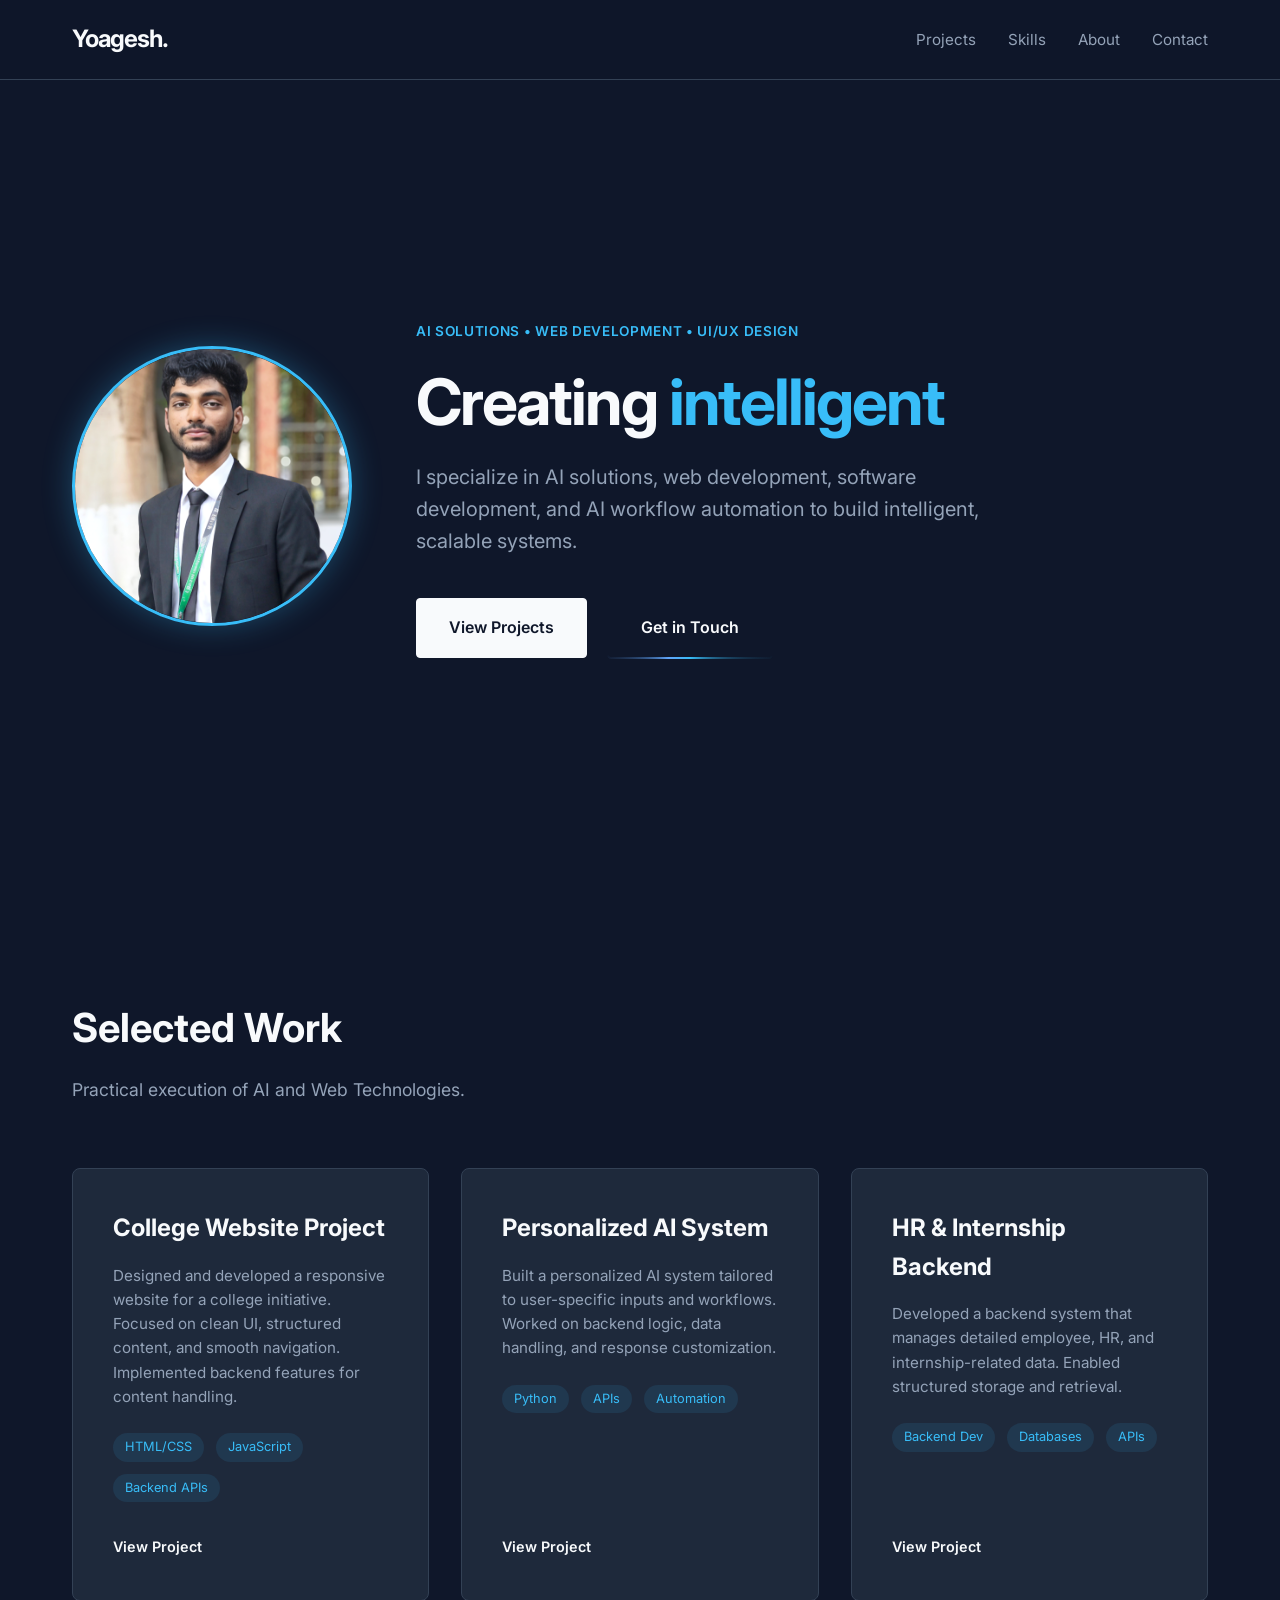
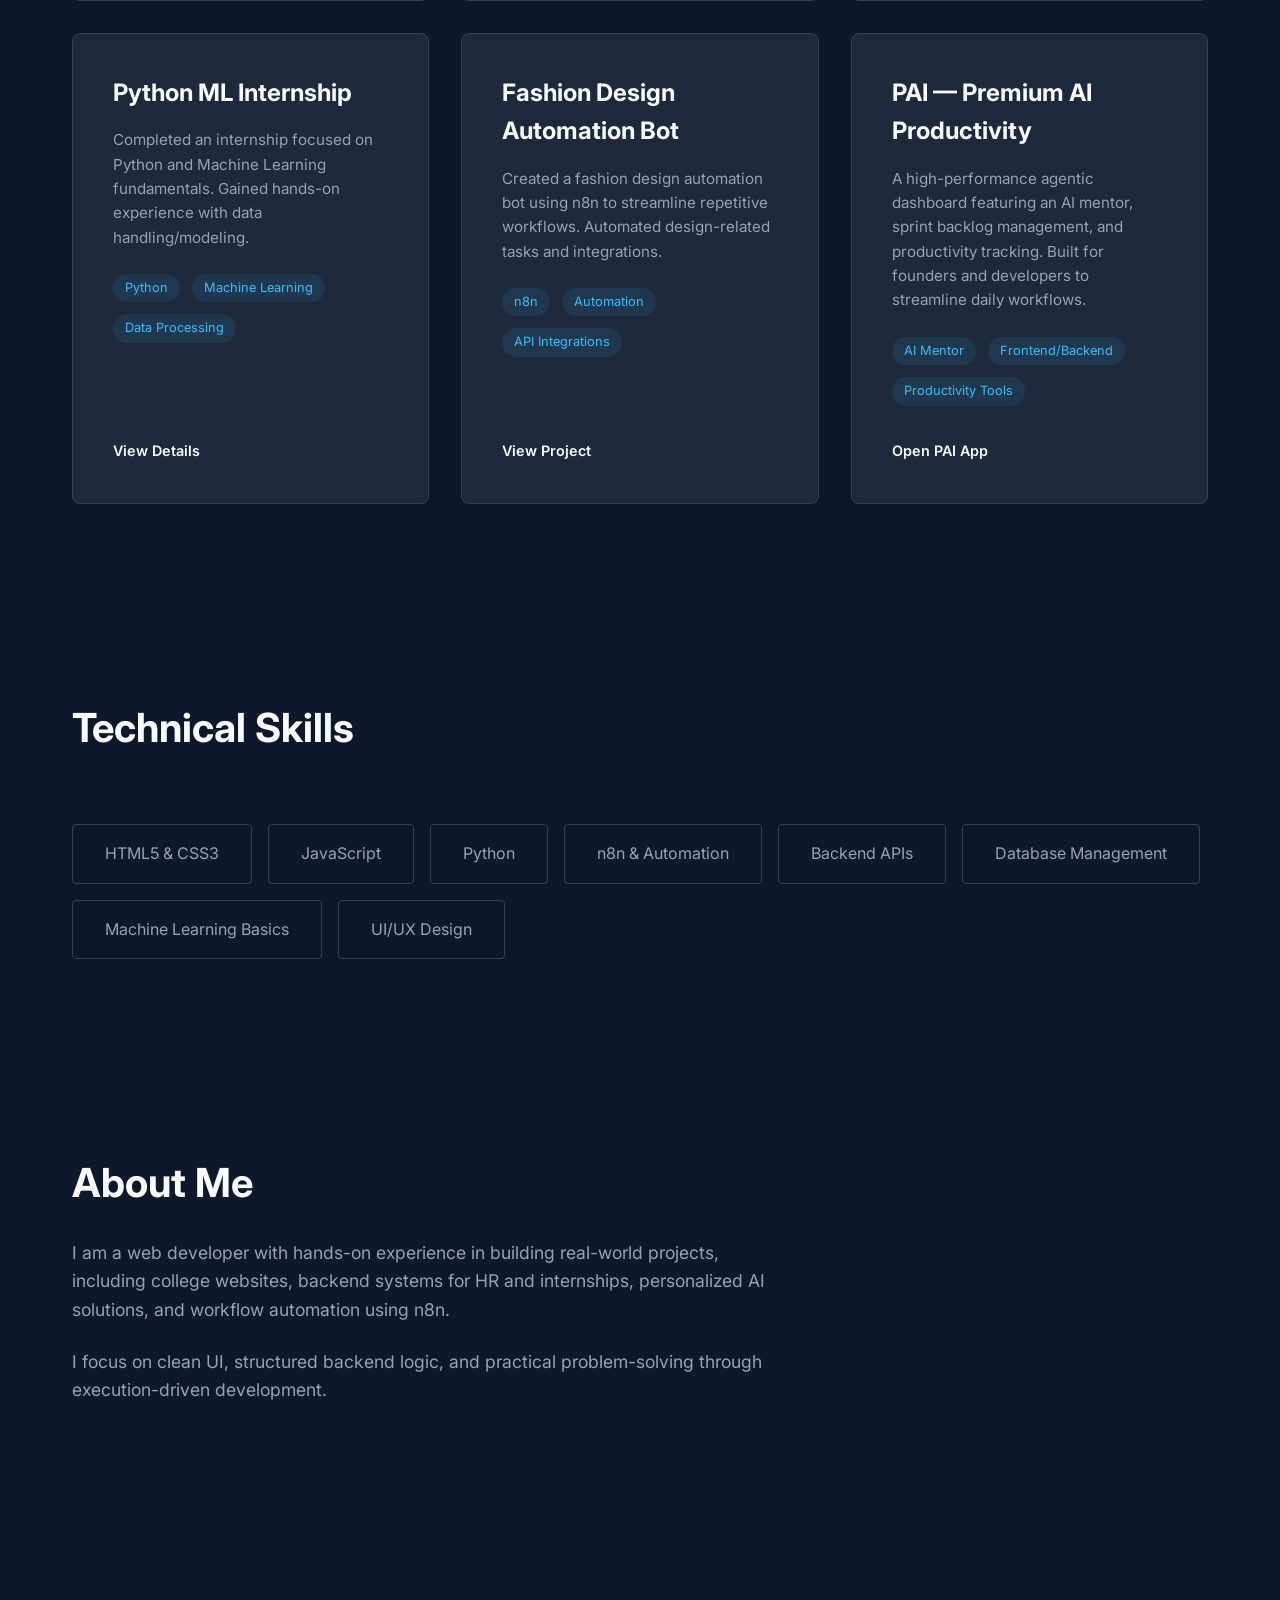
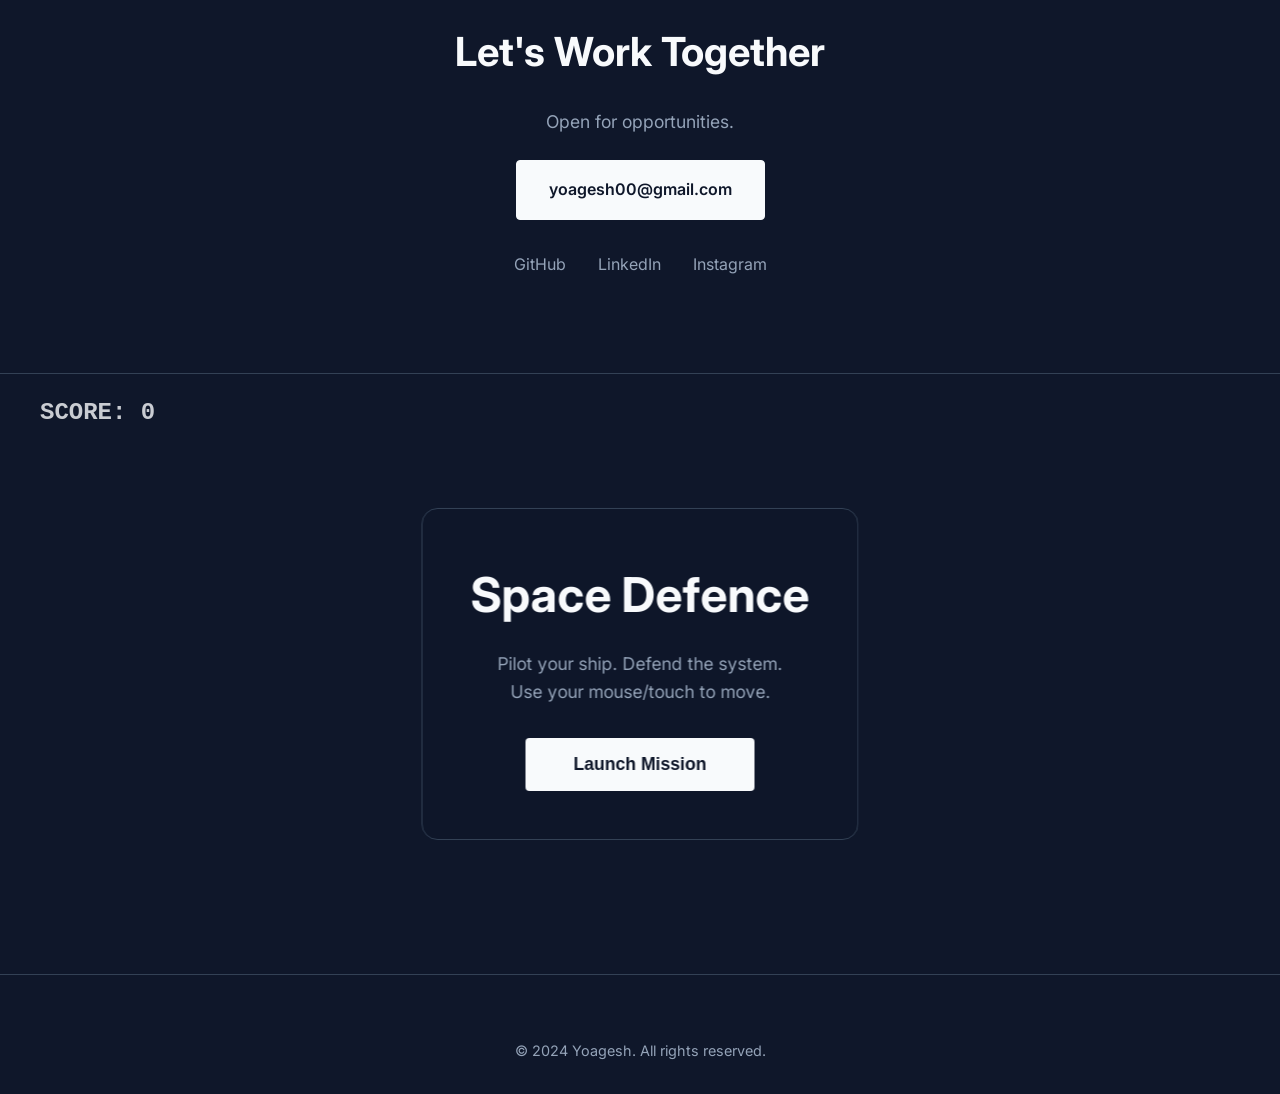
==== commit 36554d92: "Update index.html" ====
--- a/index.html
+++ b/index.html
@@ -673,7 +673,7 @@
                                 <li>Productivity Tools</li>
                             </ul>
                         </div>
-                        <div class="project-links"><a href="pai/frontend/index.html" target="_blank">View Project</a>
+                        <div class="project-links"><a href="./pai/frontend/index.html" target="_blank" rel="noopener noreferrer">Open PAI App</a>
                         </div>
                     </article>
 
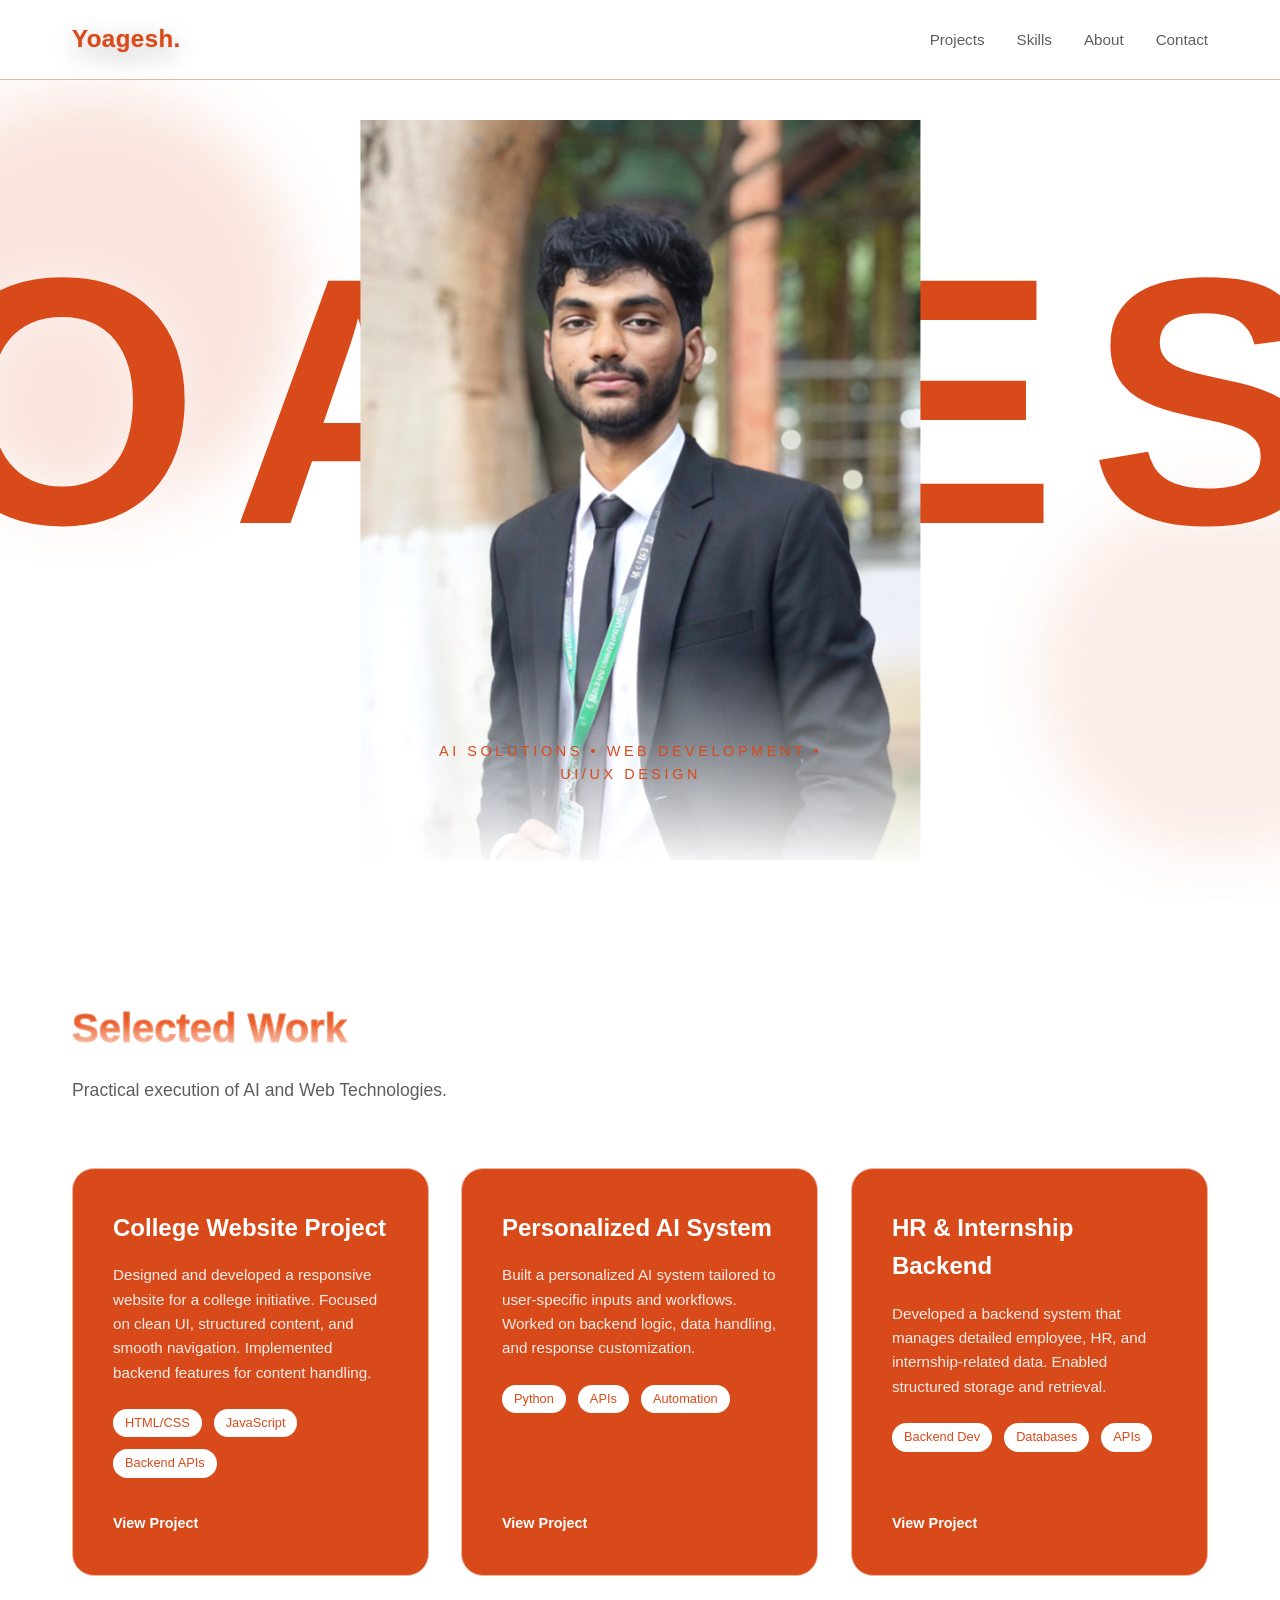
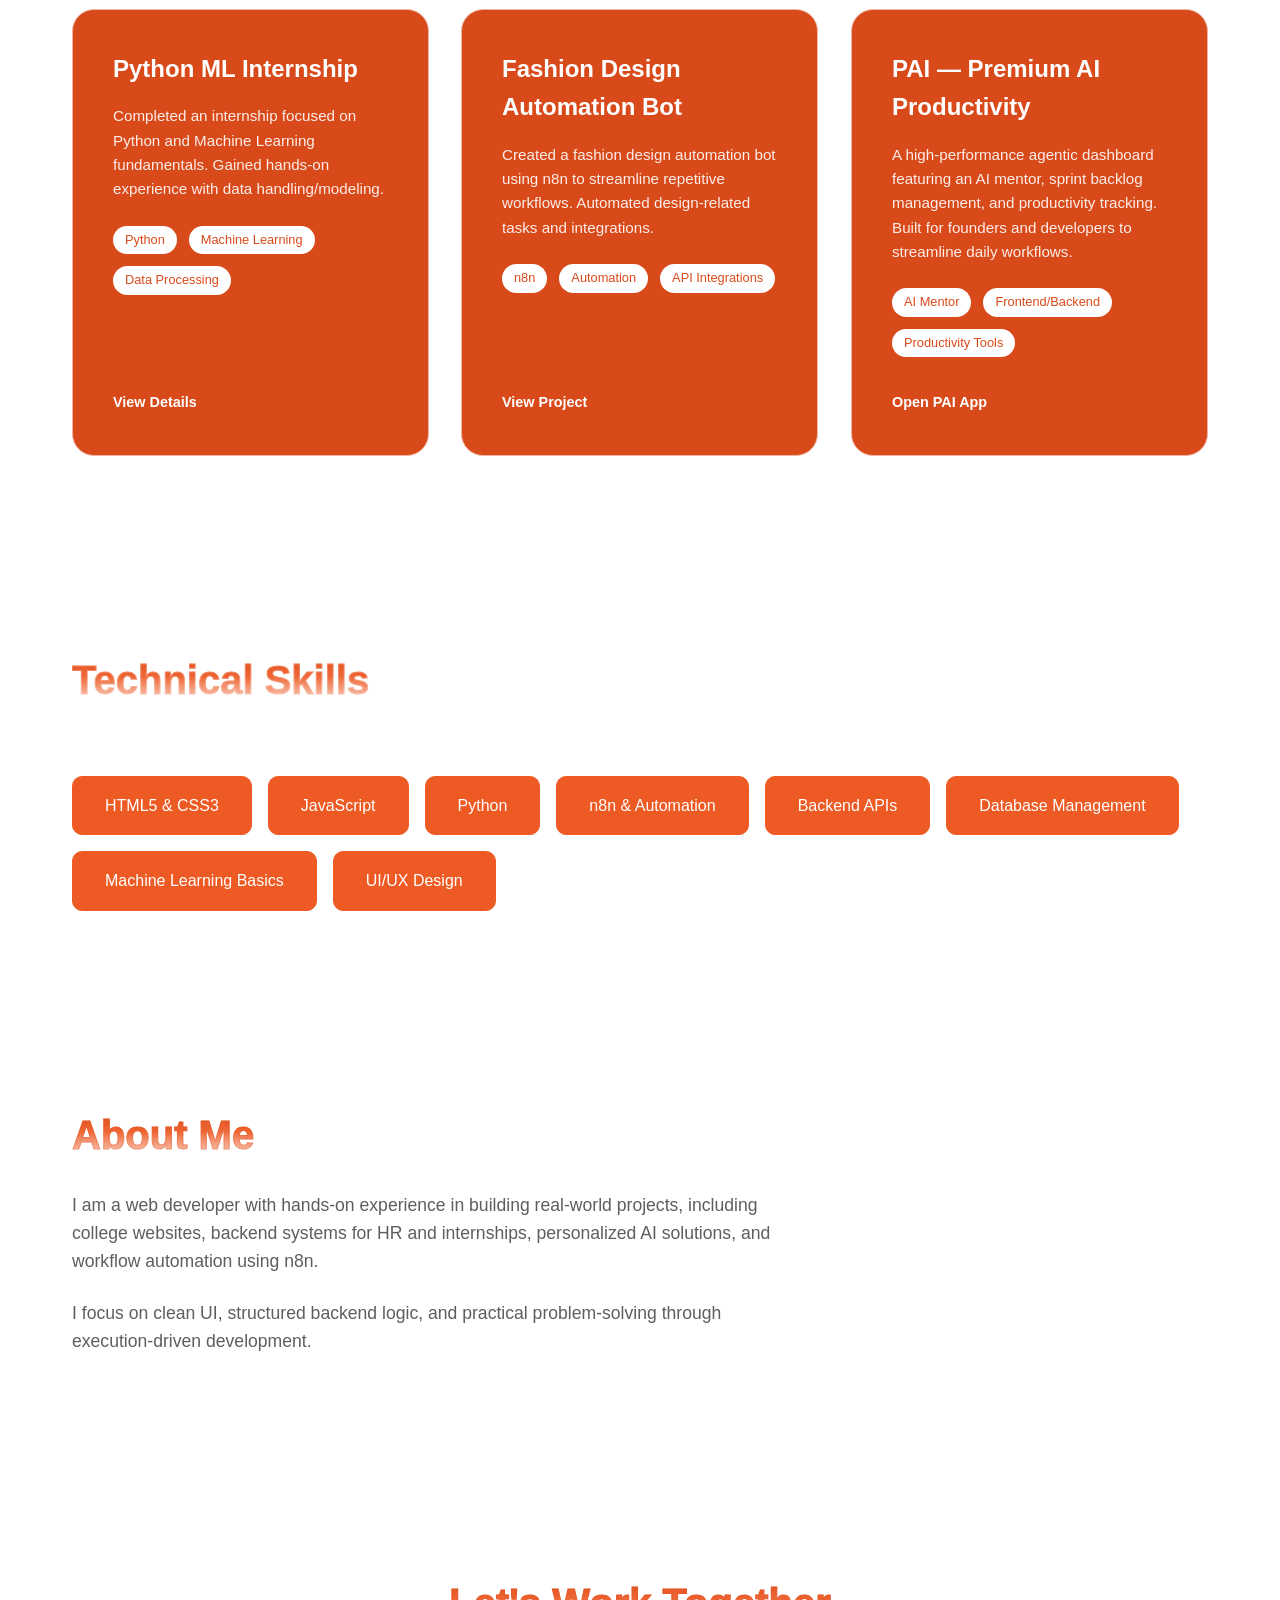
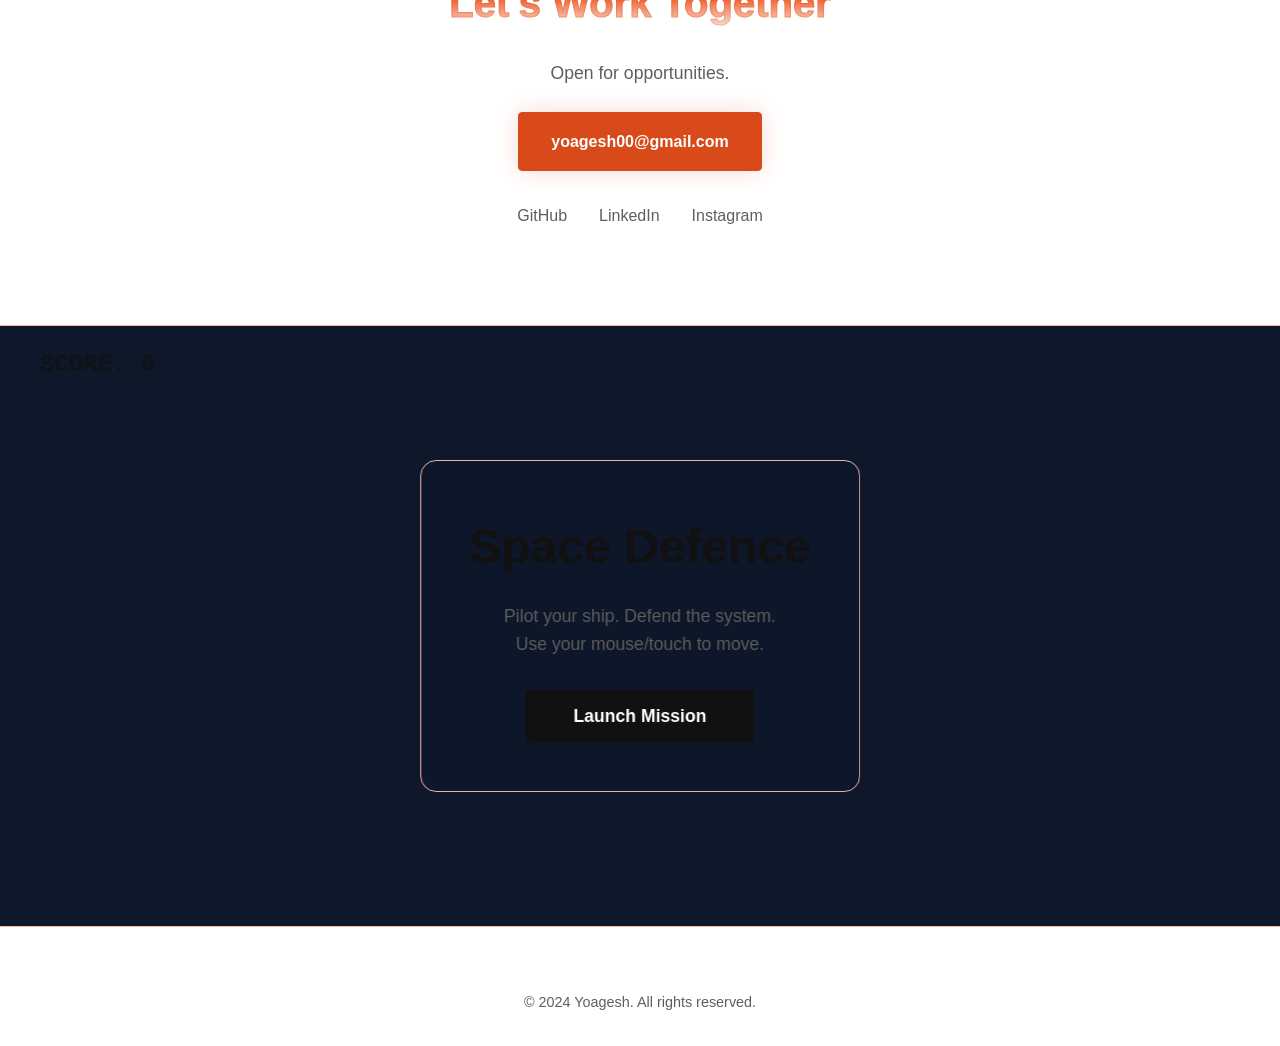
==== commit ac61f4fd: "Update index.html" ====
--- a/index.html
+++ b/index.html
@@ -7,23 +7,18 @@
     <meta name="description" content="Portfolio of Yoagesh, a web developer building intelligent systems.">
     <title>Yoagesh | Web Developer & UI Specialist</title>
 
-    <!-- Fonts -->
-    <link rel="preconnect" href="https://fonts.googleapis.com">
-    <link rel="preconnect" href="https://fonts.gstatic.com" crossorigin>
-    <link href="https://fonts.googleapis.com/css2?family=Inter:wght@300;400;600;700&display=swap" rel="stylesheet">
-
     <style>
         /* CSS Variables & Reset */
         :root {
-            --bg-body: #0f172a;
-            --bg-surface: #1e293b;
-            --text-main: #f8fafc;
-            --text-muted: #94a3b8;
-            --accent: #38bdf8;
-            --accent-hover: #0ea5e9;
-            --border: #334155;
-
-            --font-sans: 'Inter', sans-serif;
+            --bg-body: #ffffff;
+            --bg-surface: #fff3ee;
+            --text-main: #111111;
+            --text-muted: #5e5e5e;
+            --accent: #D94A1A;
+            --accent-hover: #ff7a4d;
+            --border: #f0b6a2;
+
+            --font-sans: 'Arial', 'Helvetica Neue', Helvetica, sans-serif;
             --container-width: 1200px;
             --nav-height: 80px;
             --transition: all 0.3s cubic-bezier(0.4, 0, 0.2, 1);
@@ -40,7 +35,7 @@
         }
 
         body {
-            background-color: var(--bg-body);
+            background: #ffffff;
             color: var(--text-main);
             font-family: var(--font-sans);
             line-height: 1.6;
@@ -77,23 +72,25 @@
         .btn-primary {
             display: inline-block;
             padding: 1rem 2rem;
-            background-color: var(--text-main);
-            color: var(--bg-body);
+            background-color: var(--accent);
+            color: #ffffff;
             font-weight: 600;
             border-radius: 4px;
-            border: 1px solid var(--text-main);
+            border: 1px solid var(--accent);
+            box-shadow: 0 0 24px rgba(217, 74, 26, 0.2);
         }
 
         .btn-primary:hover {
             background-color: transparent;
-            color: var(--text-main);
+            color: var(--accent);
+            border-color: var(--accent);
         }
 
         .btn-secondary {
             display: inline-block;
             padding: 1rem 2rem;
             background-color: transparent;
-            color: var(--text-main);
+            color: var(--accent);
             font-weight: 600;
             border-radius: 4px;
             border: 2px solid transparent;
@@ -109,12 +106,12 @@
             border-radius: 4px;
             padding: 2px;
             background: conic-gradient(from var(--angle),
-                    transparent 0%,
-                    transparent 30%,
-                    var(--accent) 50%,
-                    #60a5fa 60%,
-                    transparent 70%,
-                    transparent 100%);
+                transparent 0%,
+                transparent 28%,
+                rgba(217, 74, 26, 0.95) 50%,
+                rgba(255, 122, 77, 0.45) 60%,
+                transparent 72%,
+                transparent 100%);
             -webkit-mask: linear-gradient(#fff 0 0) content-box, linear-gradient(#fff 0 0);
             mask: linear-gradient(#fff 0 0) content-box, linear-gradient(#fff 0 0);
             -webkit-mask-composite: xor;
@@ -126,7 +123,7 @@
 
 
         .btn-secondary:hover {
-            box-shadow: 0 0 20px rgba(56, 189, 248, 0.4);
+            box-shadow: 0 0 20px rgba(217, 74, 26, 0.34);
         }
 
         @property --angle {
@@ -152,8 +149,7 @@
             left: 0;
             width: 100%;
             height: var(--nav-height);
-            background-color: rgba(15, 23, 42, 0.9);
-            backdrop-filter: blur(10px);
+            background-color: rgba(255, 255, 255, 0.98);
             z-index: 1000;
             display: flex;
             align-items: center;
@@ -169,8 +165,11 @@
 
         .logo {
             font-size: 1.5rem;
-            font-weight: 700;
-            letter-spacing: -0.05em;
+            font-weight: 800;
+            letter-spacing: 0.02em;
+            color: var(--accent);
+            -webkit-text-stroke: 1px rgba(217, 74, 26, 0.2);
+            text-shadow: 0 8px 24px rgba(0, 0, 0, 0.35);
         }
 
         .nav-links {
@@ -197,7 +196,7 @@
         .menu-toggle span {
             width: 24px;
             height: 2px;
-            background-color: var(--text-main);
+            background-color: var(--accent);
         }
 
         /* Hero */
@@ -205,58 +204,125 @@
             min-height: 100vh;
             display: flex;
             align-items: center;
+            justify-content: center;
             padding-top: var(--nav-height);
+            position: relative;
+            overflow: hidden;
+            background: linear-gradient(180deg, rgba(255,255,255,0.95) 0%, rgba(255,255,255,0.72) 56%, rgba(255,255,255,0.92) 100%);
+        }
+
+        .hero::before,
+        .hero::after {
+            content: '';
+            position: absolute;
+            border-radius: 50%;
+            pointer-events: none;
+            filter: blur(30px);
+        }
+
+        .hero::before {
+            width: 420px;
+            height: 420px;
+            background: rgba(217, 74, 26, 0.14);
+            top: 10%;
+            left: -120px;
+        }
+
+        .hero::after {
+            width: 360px;
+            height: 360px;
+            background: rgba(217, 74, 26, 0.1);
+            right: -120px;
+            bottom: 5%;
         }
 
         .hero-container {
+            display: grid;
+            grid-template-columns: 1fr;
+            align-items: center;
+            gap: 0;
+            width: 100%;
+            text-align: center;
+        }
+
+        .hero-stack {
+            position: relative;
+            width: min(96vw, 980px);
+            min-height: 78vh;
+            display: grid;
+            place-items: center;
+            justify-items: center;
+        }
+
+        .hero-name-bg {
+            --hero-name-transform-base: translate(-50%, -50%);
+            position: absolute;
+            inset: 38% auto auto 59%;
+            transform: var(--hero-name-transform-base);
+            font-size: clamp(7rem, 30vw, 22rem);
+            font-weight: 900;
+            letter-spacing: 0.09em;
+            line-height: 1;
+            color: #D94A1A;
+            text-transform: uppercase;
+            white-space: nowrap;
+            user-select: none;
+            z-index: 1;
+            -webkit-text-stroke: 0;
+            text-shadow: 0 0 32px rgba(255, 255, 255, 0.35), 0 0 64px rgba(255, 255, 255, 0.2);
+            font-family: Impact, Haettenschweiler, 'Arial Narrow Bold', sans-serif;
+            opacity: 0;
+            animation: heroNameEyeIn 1.1s cubic-bezier(0.16, 1, 0.3, 1) forwards;
+        }
+
+        .hero-image {
+            --hero-shift-x: 8%;
+            position: relative;
+            z-index: 2;
             display: flex;
-            align-items: center;
-            gap: 4rem;
+            justify-content: center;
             width: 100%;
-        }
-
-        .hero-image {
-            flex-shrink: 0;
+            transform: translateX(var(--hero-shift-x));
+            opacity: 0;
+            animation: heroImageAppear 0.85s ease-out 0.7s forwards;
+        }
+
+        .hero-image::after {
+            content: '';
+            position: absolute;
+            left: 50%;
+            bottom: 0;
+            transform: translateX(-50%);
+            width: min(76vw, 560px);
+            height: 28%;
+            background: linear-gradient(180deg, rgba(255, 255, 255, 0) 0%, rgba(255, 255, 255, 0.95) 100%);
+            pointer-events: none;
+            z-index: 3;
         }
 
         .hero-image img {
-            width: 280px;
-            height: 280px;
-            border-radius: 50%;
+            width: min(76vw, 560px);
+            height: auto;
             object-fit: cover;
-            border: 3px solid var(--accent);
-            box-shadow: 0 0 30px rgba(56, 189, 248, 0.3);
-        }
-
-        .hero-text {
-            flex: 1;
-            max-width: 700px;
-            text-align: left;
-        }
-
-        .eyebrow {
-            display: block;
+            border: none;
+            border-radius: 0;
+            box-shadow: none;
+            filter: none;
+            background: transparent;
+        }
+
+        .hero-caption {
+            position: absolute;
+            left: 57%;
+            bottom: 10%;
+            transform: translate(-50%, 28px);
+            z-index: 3;
+            font-size: 0.9rem;
+            letter-spacing: 0.25em;
+            text-transform: uppercase;
             color: var(--accent);
-            font-weight: 600;
-            margin-bottom: 1.5rem;
-            letter-spacing: 0.05em;
-            text-transform: uppercase;
-            font-size: 0.85rem;
-        }
-
-        .hero h1 {
-            font-size: 4rem;
-            line-height: 1.1;
-            font-weight: 700;
-            margin-bottom: 1.5rem;
-            letter-spacing: -0.03em;
-        }
-
-        .hero p {
-            font-size: 1.25rem;
-            color: var(--text-muted);
-            max-width: 600px;
-            margin-bottom: 2.5rem;
+            opacity: 0;
+            animation: heroCaptionUp 0.9s cubic-bezier(0.22, 1, 0.36, 1) 1.35s forwards;
         }
 
         /* Projects */
@@ -268,6 +334,12 @@
         .section-header h2 {
             font-size: 2.5rem;
             margin-bottom: 1rem;
+            background: linear-gradient(180deg, #D94A1A 0%, #EE5A24 45%, #ffffff 100%);
+            -webkit-background-clip: text;
+            background-clip: text;
+            -webkit-text-fill-color: transparent;
+            -webkit-text-stroke: 1px rgba(255, 255, 255, 0.26);
+            text-shadow: 0 6px 18px rgba(255, 255, 255, 0.3);
         }
 
         .section-header p {
@@ -282,20 +354,33 @@
         }
 
         .project-card {
-            background-color: var(--bg-surface);
+            background-color: #D94A1A;
             border: 1px solid var(--border);
-            border-radius: 8px;
+            border-radius: 22px;
             padding: 2.5rem;
             transition: var(--transition);
             display: flex;
             flex-direction: column;
             justify-content: space-between;
             height: 100%;
+            color: #ffffff;
+        }
+
+        .project-card.fade-up {
+            opacity: 0;
+            transform: translateY(24px) scale(0.96);
+            filter: blur(6px);
+            transition: none;
+        }
+
+        .project-card.fade-up.visible {
+            animation: projectBoxAppear 0.85s ease-out forwards;
         }
 
         .project-card:hover {
             transform: translateY(-5px);
-            border-color: var(--accent);
+            border-color: #ffffff;
+            box-shadow: 0 10px 28px rgba(217, 74, 26, 0.3);
         }
 
         .project-info h3 {
@@ -304,7 +389,7 @@
         }
 
         .project-desc {
-            color: var(--text-muted);
+            color: rgba(255, 255, 255, 0.9);
             margin-bottom: 1.5rem;
             font-size: 0.95rem;
         }
@@ -318,8 +403,8 @@
 
         .tech-stack li {
             font-size: 0.8rem;
-            color: var(--accent);
-            background-color: rgba(56, 189, 248, 0.1);
+            color: #D94A1A;
+            background-color: #ffffff;
             padding: 0.25rem 0.75rem;
             border-radius: 100px;
         }
@@ -327,6 +412,7 @@
         .project-links a {
             font-weight: 600;
             font-size: 0.9rem;
+            color: #ffffff;
         }
 
         .project-links a:hover {
@@ -341,17 +427,18 @@
         }
 
         .skill-item {
-            border: 1px solid var(--border);
+            border: 1px solid #EE5A24;
             padding: 1rem 2rem;
-            border-radius: 4px;
-            color: var(--text-muted);
+            border-radius: 10px;
+            color: #ffffff;
+            background-color: #EE5A24;
             transition: var(--transition);
         }
 
         .skill-item:hover {
-            color: var(--text-main);
-            border-color: var(--text-main);
-            background-color: var(--bg-surface);
+            color: #ffffff;
+            border-color: #D94A1A;
+            background-color: #D94A1A;
         }
 
         /* About & Contact */
@@ -363,6 +450,12 @@
         .contact-content h2 {
             font-size: 2.5rem;
             margin-bottom: 1.5rem;
+            background: linear-gradient(180deg, #D94A1A 0%, #EE5A24 45%, #ffffff 100%);
+            -webkit-background-clip: text;
+            background-clip: text;
+            -webkit-text-fill-color: transparent;
+            -webkit-text-stroke: 1px rgba(217, 74, 26, 0.26);
+            text-shadow: 0 6px 18px rgba(255, 255, 255, 0.3);
         }
 
         .about-text p,
@@ -401,23 +494,35 @@
 
         /* Responsive */
         @media (max-width: 768px) {
-            .hero h1 {
-                font-size: 2.5rem;
-            }
-
-            .hero-container {
-                flex-direction: column;
-                gap: 2rem;
+            .hero-stack {
+                min-height: 72vh;
+            }
+
+            .hero-name-bg {
+                inset: 36% auto auto 44%;
+                --hero-name-transform-base: translate(-50%, -50%) scaleY(1.12);
+                transform: var(--hero-name-transform-base);
+                font-size: clamp(5rem, 24vw, 9rem);
+                letter-spacing: 0.04em;
+                line-height: 7.10;
+                width: 100%;
                 text-align: center;
+                color: #D94A1A;
+            }
+
+            .hero-image {
+                --hero-shift-x: -4%;
+                transform: translateX(var(--hero-shift-x));
+            }
+
+            .hero-caption {
+                left: 52%;
+                letter-spacing: 0.13em;
+                font-size: 0.75rem;
             }
 
             .hero-image img {
-                width: 200px;
-                height: 200px;
-            }
-
-            .hero-text {
-                text-align: center;
+                width: min(84vw, 360px);
             }
 
             .menu-toggle {
@@ -429,7 +534,7 @@
                 top: var(--nav-height);
                 left: 0;
                 width: 100%;
-                background-color: var(--bg-body);
+                background-color: #ffffff;
                 flex-direction: column;
                 padding: 2rem;
                 display: none;
@@ -445,17 +550,11 @@
             }
 
             .btn-secondary {
-                margin-left: 0;
-                margin-top: 1rem;
-                display: block;
-                width: 100%;
-                text-align: center;
+                margin-left: 1rem;
             }
 
             .btn-primary {
-                display: block;
-                width: 100%;
-                text-align: center;
+                display: inline-block;
             }
         }
 
@@ -497,6 +596,60 @@
         @keyframes fadeIn {
             to {
                 opacity: 1;
+            }
+        }
+
+        @keyframes heroNameEyeIn {
+            0% {
+                opacity: 0;
+                transform: var(--hero-name-transform-base) translateY(38px);
+                filter: blur(4px);
+            }
+
+            100% {
+                opacity: 1;
+                transform: var(--hero-name-transform-base) translateY(0);
+                filter: blur(0);
+            }
+        }
+
+        @keyframes heroImageAppear {
+            0% {
+                opacity: 0;
+                transform: translateX(var(--hero-shift-x)) translateY(24px) scale(0.96);
+                filter: blur(6px);
+            }
+
+            100% {
+                opacity: 1;
+                transform: translateX(var(--hero-shift-x)) translateY(0) scale(1);
+                filter: blur(0);
+            }
+        }
+
+        @keyframes heroCaptionUp {
+            0% {
+                opacity: 0;
+                transform: translate(-50%, 28px);
+            }
+
+            100% {
+                opacity: 1;
+                transform: translate(-50%, 0);
+            }
+        }
+
+        @keyframes projectBoxAppear {
+            0% {
+                opacity: 0;
+                transform: translateY(24px) scale(0.96);
+                filter: blur(6px);
+            }
+
+            100% {
+                opacity: 1;
+                transform: translateY(0) scale(1);
+                filter: blur(0);
             }
         }
 
@@ -553,21 +706,12 @@
         <!-- Hero -->
         <section id="hero" class="hero">
             <div class="container hero-container">
-                <div class="hero-image fade-in">
-                    <img src="assets/profile.png" alt="Yoagesh Profile">
-                </div>
-                <div class="hero-text">
-                    <span class="eyebrow fade-in">AI Solutions • Web Development • UI/UX Design</span>
-                    <h1 class="fade-in delay-1" id="typewriter-text">
-                        <span class="typewriter-container"></span>
-                    </h1>
-                    <p class="fade-in delay-2">I specialize in AI solutions, web development, software development, and
-                        AI
-                        workflow automation to build intelligent, scalable systems.</p>
-                    <div class="cta-group fade-in delay-3">
-                        <a href="#projects" class="btn-primary">View Projects</a>
-                        <a href="#contact" class="btn-secondary">Get in Touch</a>
+                <div class="hero-stack">
+                    <div class="hero-name-bg" aria-hidden="true">Yoagesh</div>
+                    <div class="hero-image">
+                        <img src="assets/profile.png" alt="Yoagesh Profile">
                     </div>
+                    <div class="hero-caption">AI Solutions • Web Development • UI/UX Design</div>
                 </div>
             </div>
         </section>
@@ -673,7 +817,7 @@
                                 <li>Productivity Tools</li>
                             </ul>
                         </div>
-                        <div class="project-links"><a href="./pai/frontend/index.html" target="_blank" rel="noopener noreferrer">Open PAI App</a>
+                        <div class="project-links"><a href="./pai/index.html" target="_blank" rel="noopener noreferrer">Open PAI App</a>
                         </div>
                     </article>
 
@@ -757,44 +901,6 @@
 
     <script>
         document.addEventListener('DOMContentLoaded', () => {
-            // Typewriter Effect
-            const text = "Creating <span class='highlight'>intelligent</span> systems with <span class='highlight'>intuitive</span> interfaces.";
-            const container = document.querySelector('.typewriter-container');
-            let index = 0;
-            let currentHTML = '';
-            let insideTag = false;
-            let currentTag = '';
-
-            function typeWriter() {
-                if (index < text.length) {
-                    const char = text[index];
-
-                    if (char === '<') {
-                        insideTag = true;
-                        currentTag = char;
-                    } else if (char === '>') {
-                        insideTag = false;
-                        currentTag += char;
-                        currentHTML += currentTag;
-                        container.innerHTML = currentHTML;
-                        currentTag = '';
-                        index++;
-                        setTimeout(typeWriter, 0);
-                        return;
-                    } else if (insideTag) {
-                        currentTag += char;
-                    } else {
-                        currentHTML += char;
-                        container.innerHTML = currentHTML;
-                    }
-
-                    index++;
-                    setTimeout(typeWriter, insideTag ? 0 : 50);
-                }
-            }
-
-            setTimeout(typeWriter, 500);
-
             // Menu
             const toggle = document.querySelector('.menu-toggle');
             const nav = document.querySelector('.nav-links');
@@ -803,8 +909,12 @@
             // Smooth Scroll
             document.querySelectorAll('a[href^="#"]').forEach(anchor => {
                 anchor.addEventListener('click', function (e) {
+                    const target = this.getAttribute('href');
+                    if (!target || target === '#') return;
+
                     e.preventDefault();
-                    document.querySelector(this.getAttribute('href')).scrollIntoView({ behavior: 'smooth' });
+                    const section = document.querySelector(target);
+                    if (section) section.scrollIntoView({ behavior: 'smooth' });
                     nav.classList.remove('active');
                 });
             });
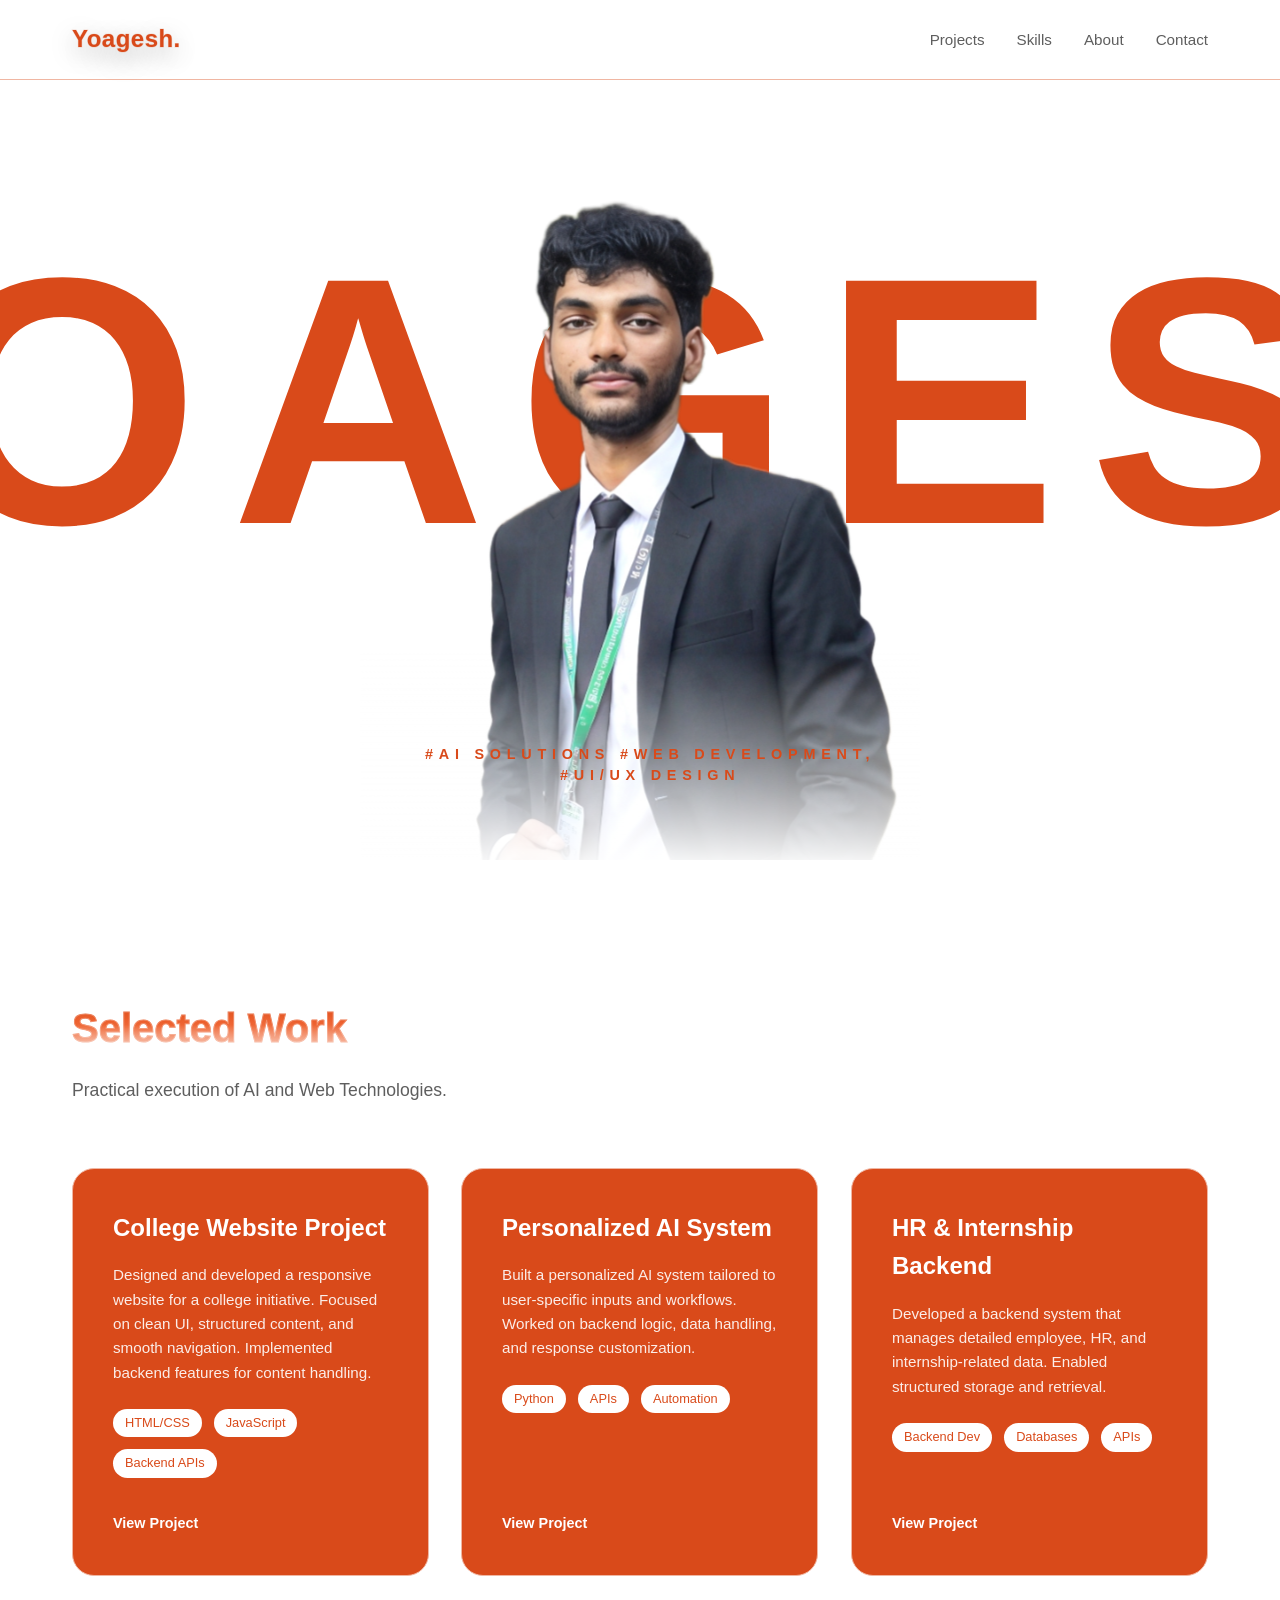
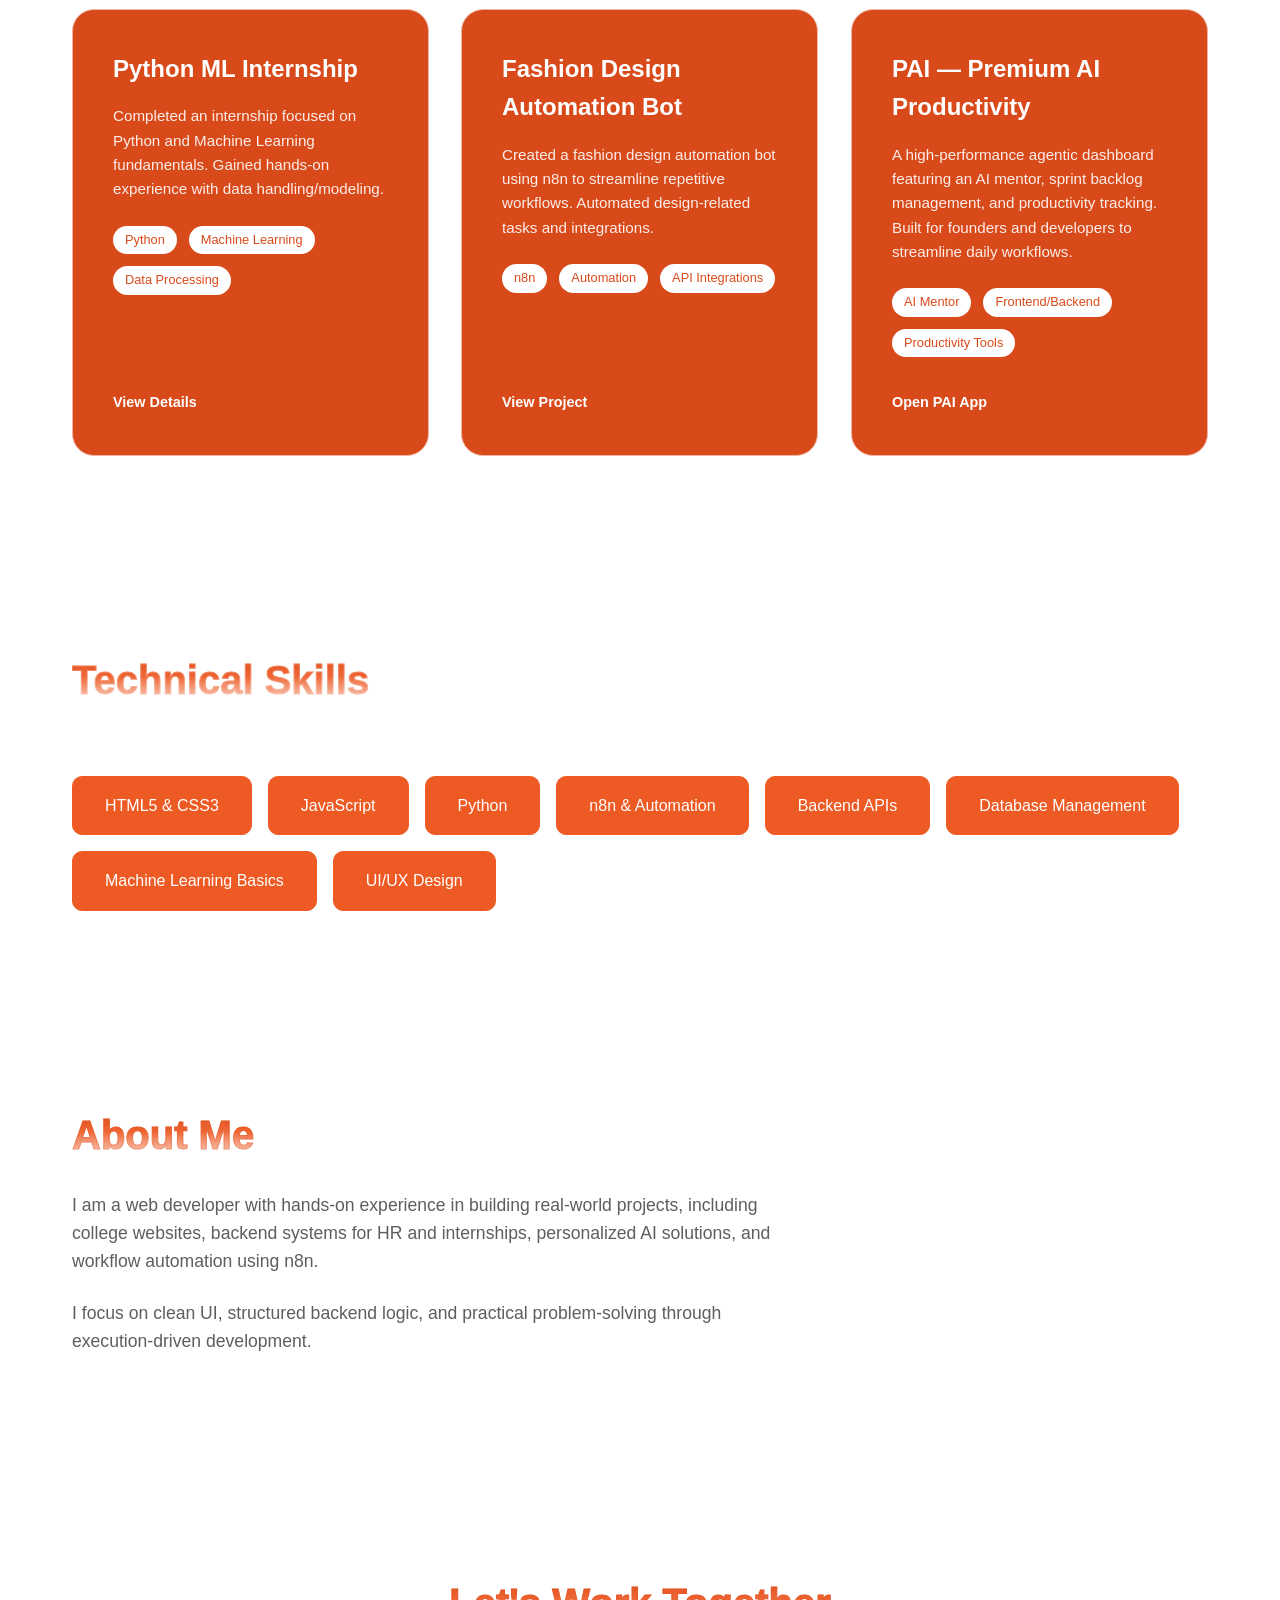
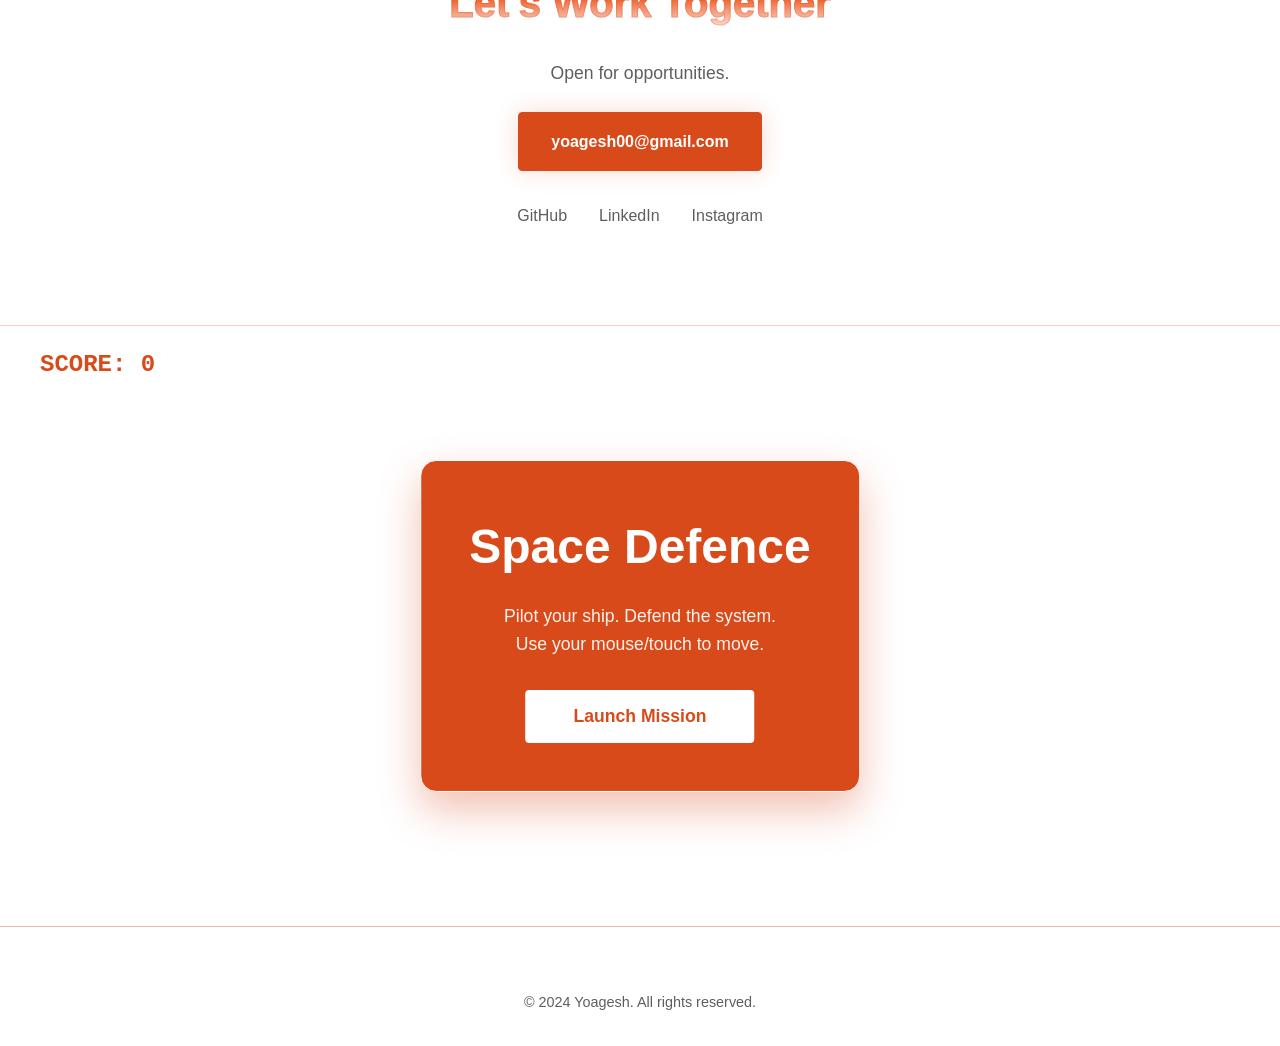
==== commit 4d6e6eae: "Update index.html" ====
--- a/index.html
+++ b/index.html
@@ -208,7 +208,7 @@
             padding-top: var(--nav-height);
             position: relative;
             overflow: hidden;
-            background: linear-gradient(180deg, rgba(255,255,255,0.95) 0%, rgba(255,255,255,0.72) 56%, rgba(255,255,255,0.92) 100%);
+            background: #ffffff;
         }
 
         .hero::before,
@@ -223,7 +223,7 @@
         .hero::before {
             width: 420px;
             height: 420px;
-            background: rgba(217, 74, 26, 0.14);
+            background: transparent;
             top: 10%;
             left: -120px;
         }
@@ -231,7 +231,7 @@
         .hero::after {
             width: 360px;
             height: 360px;
-            background: rgba(217, 74, 26, 0.1);
+            background: transparent;
             right: -120px;
             bottom: 5%;
         }
@@ -313,12 +313,16 @@
 
         .hero-caption {
             position: absolute;
-            left: 57%;
+            left: 59%;
             bottom: 10%;
             transform: translate(-50%, 28px);
             z-index: 3;
             font-size: 0.9rem;
-            letter-spacing: 0.25em;
+            letter-spacing: 0.4em;
+            line-height: 1.45;
+            font-weight: 800;
+            text-align: center;
+            width: min(86vw, 520px);
             text-transform: uppercase;
             color: var(--accent);
             opacity: 0;
@@ -494,35 +498,49 @@
 
         /* Responsive */
         @media (max-width: 768px) {
+            .hero {
+                padding-top: calc(var(--nav-height) -1px);
+            }
+
             .hero-stack {
-                min-height: 72vh;
+                min-height: 50vh;
             }
 
             .hero-name-bg {
-                inset: 36% auto auto 44%;
+                inset: 35% auto auto 44%;
                 --hero-name-transform-base: translate(-50%, -50%) scaleY(1.12);
                 transform: var(--hero-name-transform-base);
                 font-size: clamp(5rem, 24vw, 9rem);
                 letter-spacing: 0.04em;
-                line-height: 7.10;
+                line-height: 1.01;
+                font-weight: 950;
                 width: 100%;
                 text-align: center;
                 color: #D94A1A;
             }
 
             .hero-image {
-                --hero-shift-x: -4%;
+                --hero-shift-x: -7%;
                 transform: translateX(var(--hero-shift-x));
             }
 
+            .hero-image::after {
+                left: 50%;
+                transform: translateX(-50%);
+                width: min(82vw, 380px);
+                height: 46%;
+                background: linear-gradient(180deg, rgba(255, 255, 255, 0) 0%, rgba(255, 255, 255, 1) 100%);
+            }
+
             .hero-caption {
-                left: 52%;
-                letter-spacing: 0.13em;
-                font-size: 0.75rem;
+                left: 45%;
+                letter-spacing: 0.08em;
+                font-size: 0.74rem;
+                width: min(86vw, 320px);
             }
 
             .hero-image img {
-                width: min(84vw, 360px);
+                width: min(80vw, 365px);
             }
 
             .menu-toggle {
@@ -711,7 +729,7 @@
                     <div class="hero-image">
                         <img src="assets/profile.png" alt="Yoagesh Profile">
                     </div>
-                    <div class="hero-caption">AI Solutions • Web Development • UI/UX Design</div>
+                    <div class="hero-caption">#AI Solutions #Web Development,<br>#UI/UX Design</div>
                 </div>
             </div>
         </section>
--- a/assets/css/game.css
+++ b/assets/css/game.css
@@ -1,11 +1,10 @@
 /* Game Section */
 #fun-zone {
-    background-color: #0f172a;
-    /* Match body bg for seamless look */
+    background-color: #ffffff;
     padding: 0;
     position: relative;
     overflow: hidden;
-    border-top: 1px solid var(--border);
+    border-top: 1px solid #ffd1bf;
 }
 
 .game-container {
@@ -38,10 +37,10 @@
 .score {
     font-size: 1.5rem;
     font-weight: 700;
-    color: var(--text-main);
+    color: #D94A1A;
     font-family: 'Courier New', monospace;
-    /* Tech feel */
-    opacity: 0.8;
+    opacity: 1;
+    text-shadow: 0 0 12px rgba(255, 255, 255, 0.7);
 }
 
 .start-screen {
@@ -51,29 +50,28 @@
     transform: translate(-50%, -50%);
     text-align: center;
     z-index: 20;
-    background: rgba(15, 23, 42, 0.85);
-    /* Semi-transparent background */
-    backdrop-filter: blur(8px);
+    background: #D94A1A;
     padding: 3rem;
     border-radius: 16px;
-    border: 1px solid var(--border);
+    border: 1px solid #ffffff;
+    box-shadow: 0 18px 40px rgba(217, 74, 26, 0.34);
 }
 
 .start-screen h2 {
     font-size: 3rem;
     margin-bottom: 1rem;
-    color: var(--text-main);
+    color: #ffffff;
 }
 
 .start-screen p {
-    color: var(--text-muted);
+    color: #fff2ed;
     margin-bottom: 2rem;
     font-size: 1.1rem;
 }
 
 .btn-start {
-    background: var(--text-main);
-    color: var(--bg-body);
+    background: #ffffff;
+    color: #D94A1A;
     padding: 1rem 3rem;
     border: none;
     font-size: 1.1rem;
@@ -85,5 +83,5 @@
 
 .btn-start:hover {
     transform: translateY(-2px);
-    box-shadow: 0 0 20px rgba(255, 255, 255, 0.3);
+    box-shadow: 0 0 20px rgba(255, 255, 255, 0.45);
 }
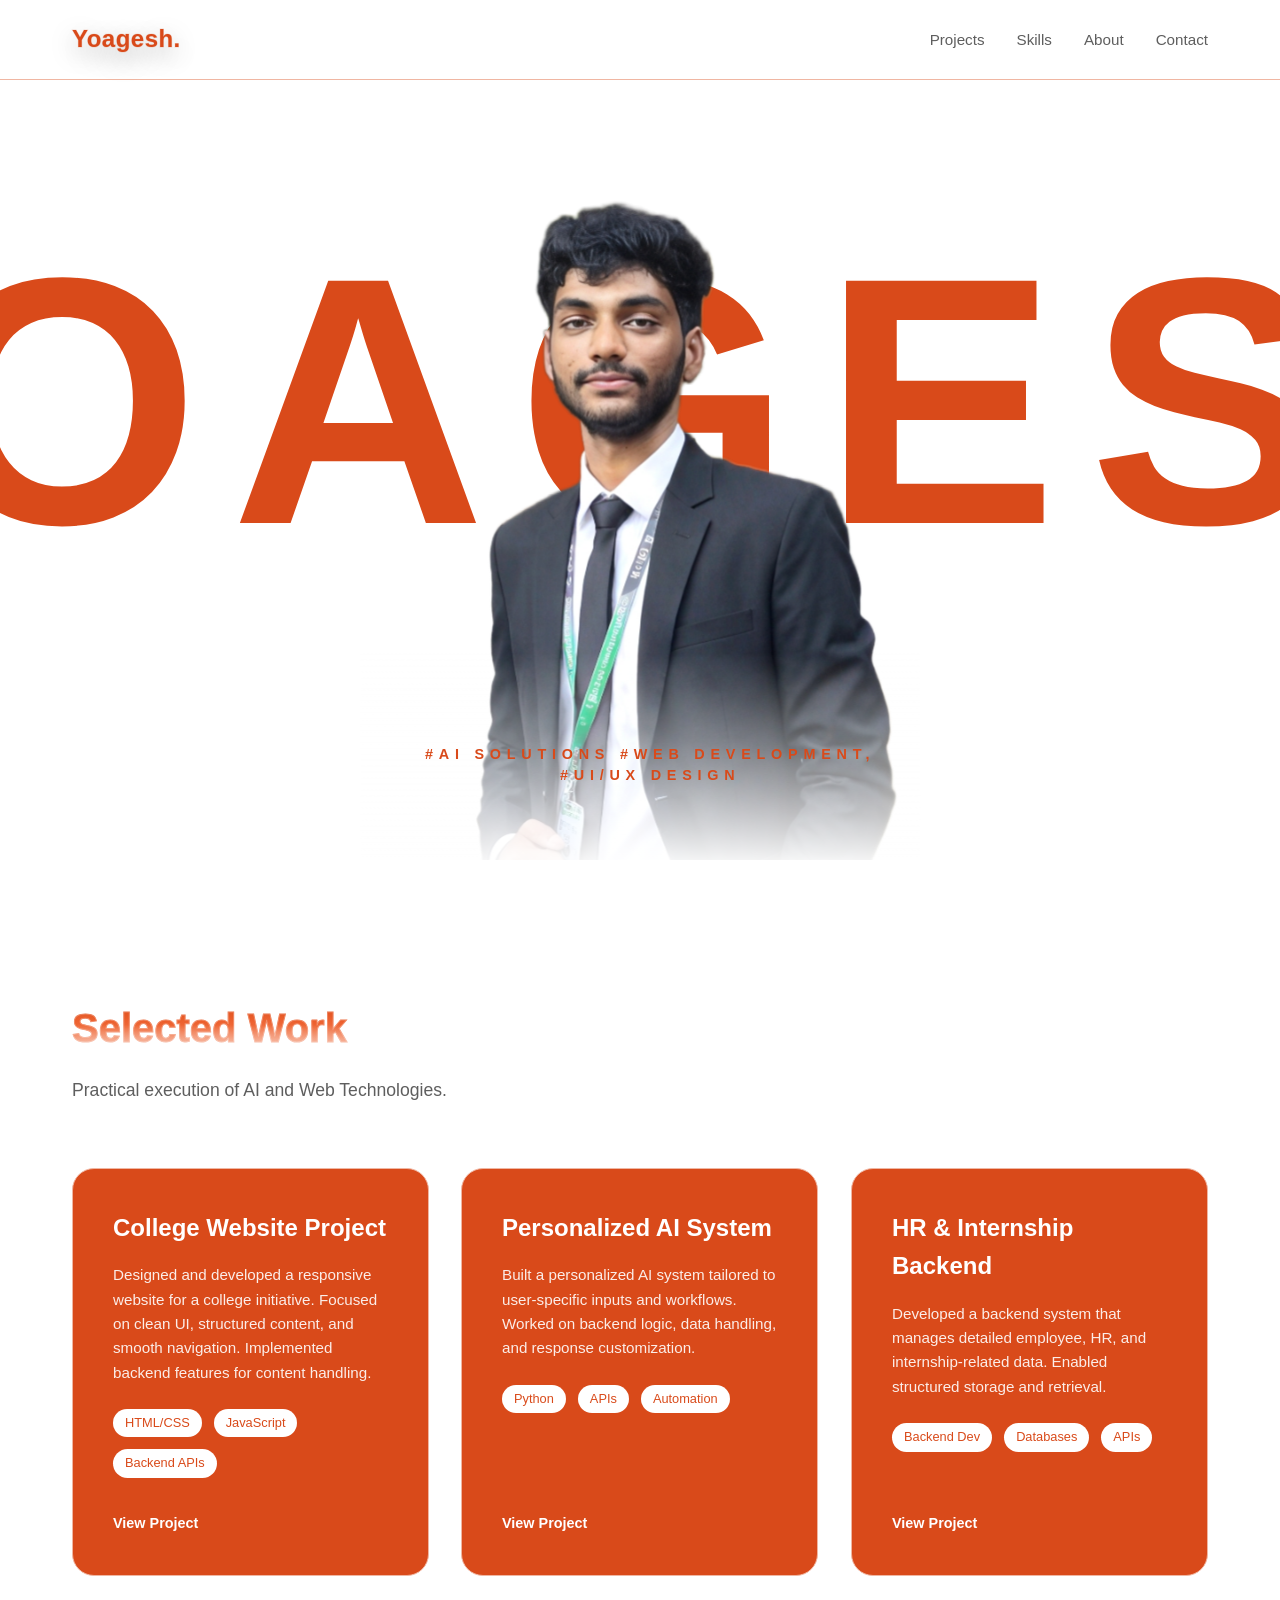
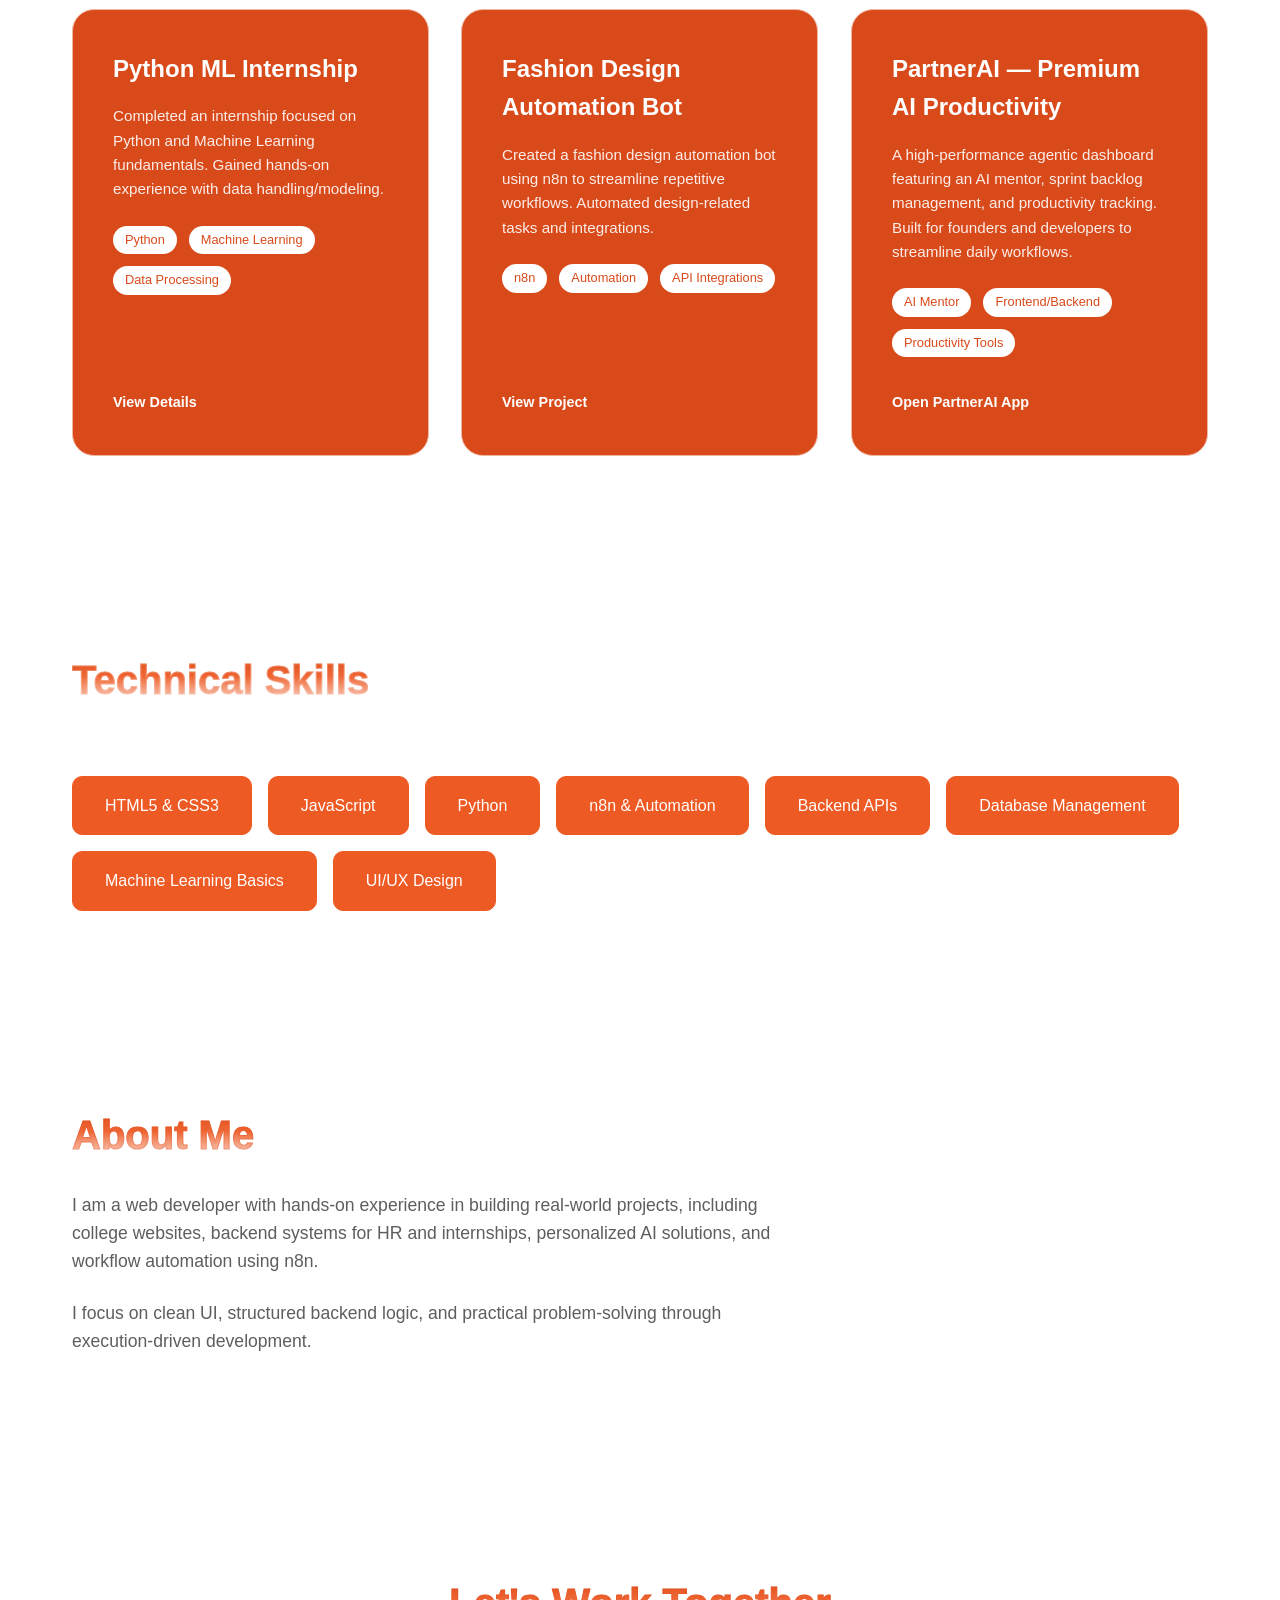
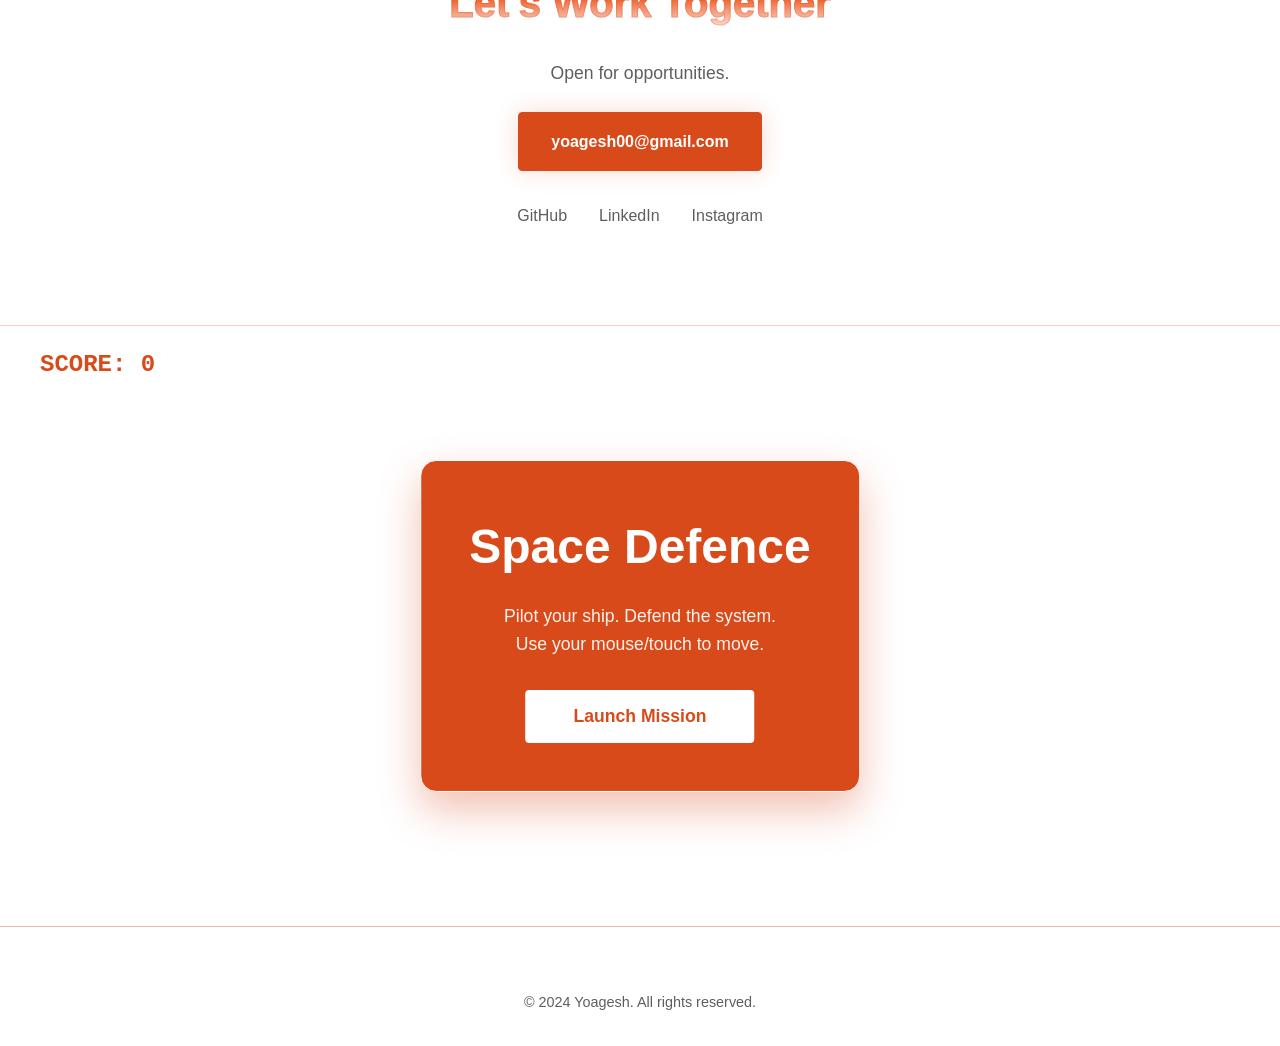
==== commit 290e4ce0: "Initial commit: Update portfolio with PartnerAI landing page" ====
--- a/index.html
+++ b/index.html
@@ -822,10 +822,10 @@
                         <div class="project-links"><a href="#">View Project</a></div>
                     </article>
 
-                    <!-- 6. PAI Project -->
+                    <!-- 6. PartnerAI Project -->
                     <article class="project-card fade-up delay-1">
                         <div class="project-info">
-                            <h3>PAI — Premium AI Productivity</h3>
+                            <h3>PartnerAI — Premium AI Productivity</h3>
                             <p class="project-desc">A high-performance agentic dashboard featuring an AI mentor, sprint
                                 backlog management, and productivity tracking. Built for founders and developers to
                                 streamline daily workflows.</p>
@@ -835,7 +835,7 @@
                                 <li>Productivity Tools</li>
                             </ul>
                         </div>
-                        <div class="project-links"><a href="./pai/index.html" target="_blank" rel="noopener noreferrer">Open PAI App</a>
+                        <div class="project-links"><a href="./landing-page/index.html" target="_blank" rel="noopener noreferrer">Open PartnerAI App</a>
                         </div>
                     </article>
 
@@ -952,4 +952,4 @@
     <script src="assets/js/game.js"></script>
 </body>
 
-</html>
+</html>
--- a/assets/css/game.css
+++ b/assets/css/game.css
@@ -1,87 +1,87 @@
-/* Game Section */
-#fun-zone {
-    background-color: #ffffff;
-    padding: 0;
-    position: relative;
-    overflow: hidden;
-    border-top: 1px solid #ffd1bf;
-}
-
-.game-container {
-    width: 100%;
-    height: 600px;
-    /* Fixed height for the game view */
-    position: relative;
-    display: flex;
-    justify-content: center;
-    align-items: center;
-}
-
-canvas {
-    display: block;
-    width: 100%;
-    height: 100%;
-    cursor: none;
-    /* Hide cursor for immersion */
-}
-
-/* UI Overlay */
-.game-ui {
-    position: absolute;
-    top: 20px;
-    left: 40px;
-    pointer-events: none;
-    z-index: 10;
-}
-
-.score {
-    font-size: 1.5rem;
-    font-weight: 700;
-    color: #D94A1A;
-    font-family: 'Courier New', monospace;
-    opacity: 1;
-    text-shadow: 0 0 12px rgba(255, 255, 255, 0.7);
-}
-
-.start-screen {
-    position: absolute;
-    top: 50%;
-    left: 50%;
-    transform: translate(-50%, -50%);
-    text-align: center;
-    z-index: 20;
-    background: #D94A1A;
-    padding: 3rem;
-    border-radius: 16px;
-    border: 1px solid #ffffff;
-    box-shadow: 0 18px 40px rgba(217, 74, 26, 0.34);
-}
-
-.start-screen h2 {
-    font-size: 3rem;
-    margin-bottom: 1rem;
-    color: #ffffff;
-}
-
-.start-screen p {
-    color: #fff2ed;
-    margin-bottom: 2rem;
-    font-size: 1.1rem;
-}
-
-.btn-start {
-    background: #ffffff;
-    color: #D94A1A;
-    padding: 1rem 3rem;
-    border: none;
-    font-size: 1.1rem;
-    font-weight: 700;
-    cursor: pointer;
-    border-radius: 4px;
-    transition: transform 0.2s, box-shadow 0.2s;
-}
-
-.btn-start:hover {
-    transform: translateY(-2px);
-    box-shadow: 0 0 20px rgba(255, 255, 255, 0.45);
+/* Game Section */
+#fun-zone {
+    background-color: #ffffff;
+    padding: 0;
+    position: relative;
+    overflow: hidden;
+    border-top: 1px solid #ffd1bf;
+}
+
+.game-container {
+    width: 100%;
+    height: 600px;
+    /* Fixed height for the game view */
+    position: relative;
+    display: flex;
+    justify-content: center;
+    align-items: center;
+}
+
+canvas {
+    display: block;
+    width: 100%;
+    height: 100%;
+    cursor: none;
+    /* Hide cursor for immersion */
+}
+
+/* UI Overlay */
+.game-ui {
+    position: absolute;
+    top: 20px;
+    left: 40px;
+    pointer-events: none;
+    z-index: 10;
+}
+
+.score {
+    font-size: 1.5rem;
+    font-weight: 700;
+    color: #D94A1A;
+    font-family: 'Courier New', monospace;
+    opacity: 1;
+    text-shadow: 0 0 12px rgba(255, 255, 255, 0.7);
+}
+
+.start-screen {
+    position: absolute;
+    top: 50%;
+    left: 50%;
+    transform: translate(-50%, -50%);
+    text-align: center;
+    z-index: 20;
+    background: #D94A1A;
+    padding: 3rem;
+    border-radius: 16px;
+    border: 1px solid #ffffff;
+    box-shadow: 0 18px 40px rgba(217, 74, 26, 0.34);
+}
+
+.start-screen h2 {
+    font-size: 3rem;
+    margin-bottom: 1rem;
+    color: #ffffff;
+}
+
+.start-screen p {
+    color: #fff2ed;
+    margin-bottom: 2rem;
+    font-size: 1.1rem;
+}
+
+.btn-start {
+    background: #ffffff;
+    color: #D94A1A;
+    padding: 1rem 3rem;
+    border: none;
+    font-size: 1.1rem;
+    font-weight: 700;
+    cursor: pointer;
+    border-radius: 4px;
+    transition: transform 0.2s, box-shadow 0.2s;
+}
+
+.btn-start:hover {
+    transform: translateY(-2px);
+    box-shadow: 0 0 20px rgba(255, 255, 255, 0.45);
 }
